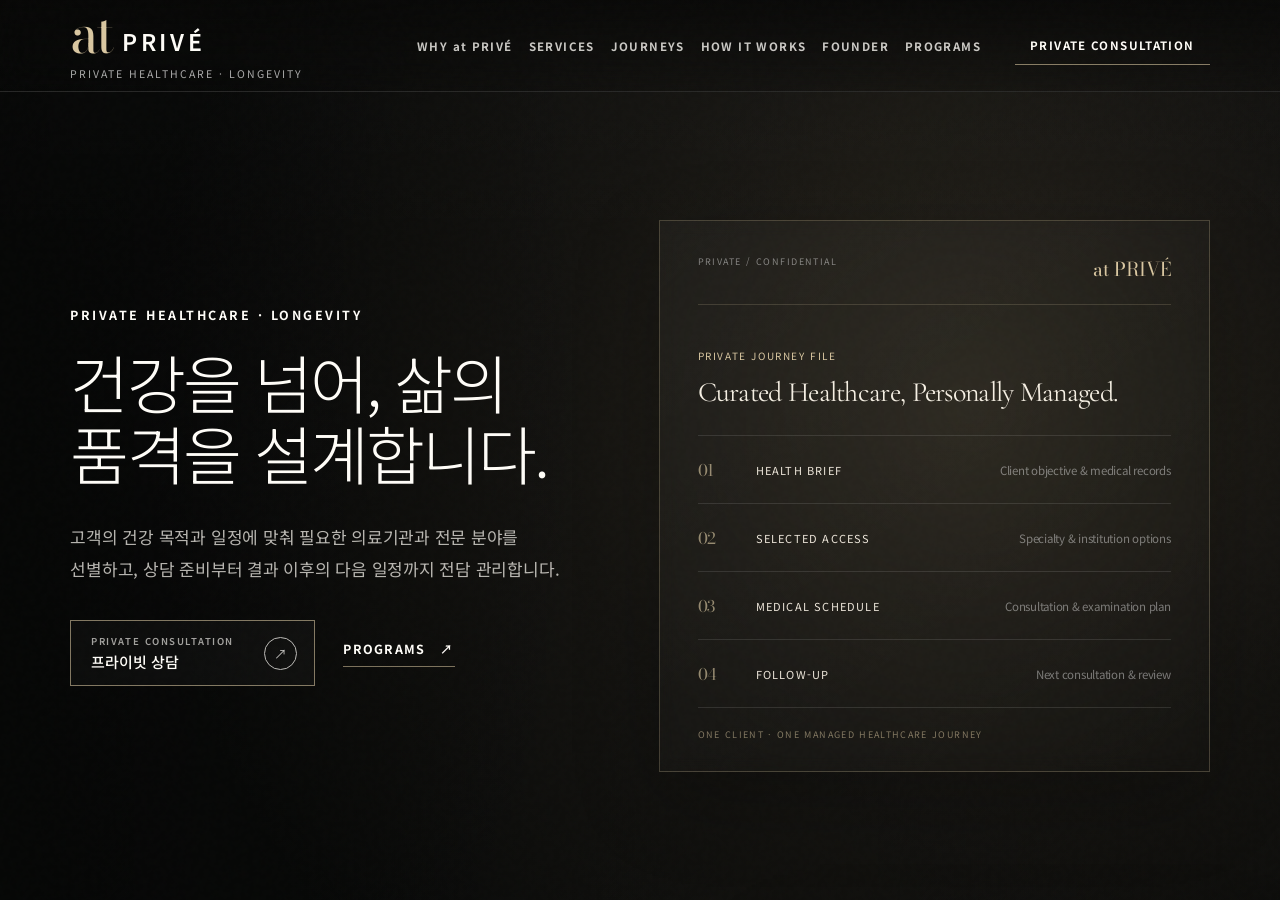
==== index.html @ c6c992fc "Refine hero map luxury staging and color system" ====
<!DOCTYPE html>

<html lang="ko">
<head>
<meta charset="utf-8"/>
<meta content="width=device-width,initial-scale=1,viewport-fit=cover" name="viewport"/>
<meta content="at PRIVÉ는 국내외 VIP 고객을 위한 프라이빗 헬스케어·롱제비티·글로벌 메디컬 컨시어지 브랜드입니다." name="description"/>
<meta content="#11100d" name="theme-color"/>
<title>at PRIVÉ | Private Healthcare &amp; Longevity</title>
<link href="assets/css/styles.css" rel="stylesheet"/>
</head>
<body class="home-page">
<div aria-hidden="true" class="noise"></div>
<header class="site-header" id="siteHeader">
<a aria-label="at PRIVÉ 홈" class="brand" href="#hero">
<span class="brand-wordmark"><span class="brand-at">at</span><span class="brand-prive">PRIVÉ</span></span>
<small>PRIVATE HEALTHCARE · LONGEVITY</small>
</a>
<nav aria-label="주요 메뉴" class="desktop-nav"><a href="#why">WHY at PRIVÉ</a><a href="#services">SERVICES</a><a href="#journeys">JOURNEYS</a><a href="#how">HOW IT WORKS</a><a href="#founder">FOUNDER</a><a href="programs.html">PROGRAMS</a></nav>
<a class="header-cta" href="#contact">PRIVATE CONSULTATION</a>
<button aria-expanded="false" aria-label="메뉴 열기" class="menu-toggle" id="menuToggle"><span></span><span></span></button>
</header>
<aside aria-hidden="true" class="mobile-menu" id="mobileMenu"><a href="#why">WHY at PRIVÉ</a><a href="#services">THREE PRIVATE SERVICES</a><a href="#journeys">SIGNATURE JOURNEYS</a><a href="#how">HOW IT WORKS</a><a href="#founder">FOUNDER</a><a href="programs.html">PROGRAMS</a><a href="private-services.html">GLOBAL PRIVATE SERVICES</a><a href="#contact">PRIVATE CONSULTATION</a></aside>
<main class="snap-shell editorial-home">
<section class="chapter hero editorial-hero" id="hero">
<div class="hero-inner editorial-hero-inner">
<div class="hero-copy reveal">
<p class="kicker">PRIVATE HEALTHCARE · LONGEVITY</p>
<h1>건강을 넘어, 삶의 품격을 설계합니다.</h1>
<p class="hero-lead">고객의 건강 목적과 일정에 맞춰 필요한 의료기관과 전문 분야를 선별하고, 상담 준비부터 결과 이후의 다음 일정까지 전담 관리합니다.</p>
<div class="hero-actions">
<a class="button luxury-cta light" href="#contact"><span>PRIVATE CONSULTATION</span><b>프라이빗 상담</b></a>
<a class="text-link" href="programs.html">PROGRAMS <span>↗</span></a>
</div>
</div>
<div aria-label="at PRIVÉ Private Journey File" class="hero-dossier reveal">
<div class="dossier-top"><span>PRIVATE / CONFIDENTIAL</span><b>at PRIVÉ</b></div>
<div class="dossier-title"><small>PRIVATE JOURNEY FILE</small><strong>Curated Healthcare, Personally Managed.</strong></div>
<div class="dossier-lines">
<div><span>01</span><p>HEALTH BRIEF</p><i>Client objective &amp; medical records</i></div>
<div><span>02</span><p>SELECTED ACCESS</p><i>Specialty &amp; institution options</i></div>
<div><span>03</span><p>MEDICAL SCHEDULE</p><i>Consultation &amp; examination plan</i></div>
<div><span>04</span><p>FOLLOW-UP</p><i>Next consultation &amp; review</i></div>
</div>
<div class="dossier-foot">ONE CLIENT · ONE MANAGED HEALTHCARE JOURNEY</div>
</div>
</div>
</section>
<section class="chapter why-prive ivory" id="why">
<div class="section-shell why-shell">
<div class="editorial-heading reveal">
<p class="kicker gold">WHY at PRIVÉ</p>
<h2>프리미엄의 기준은 더 많은 선택이 아니라, 더 정확한 관리에 있습니다.</h2>
<p>병원이나 패키지를 먼저 권하지 않습니다. 고객의 상황을 이해하고 필요한 의료 접근을 비교해, 다음 일정까지 실제로 관리하는 것이 at PRIVÉ의 방식입니다.</p>
</div>
<div class="why-grid">
<article class="why-card reveal"><span>01</span><small>UNDERSTAND</small><h3>고객의 상황을 먼저 봅니다.</h3><p>건강 목적, 기존 의료자료, 일정과 개인적인 요청사항을 정리해 무엇을 확인해야 하는지부터 분명하게 만듭니다.</p></article>
<article class="why-card reveal"><span>02</span><small>CURATE</small><h3>비교 가능한 선택지를 만듭니다.</h3><p>관련 전문 분야와 의료기관의 상담 범위를 검토해 고객이 판단할 수 있는 선택지와 차이를 정리합니다.</p></article>
<article class="why-card reveal"><span>03</span><small>MANAGE</small><h3>결과 이후의 다음 일정까지 이어갑니다.</h3><p>상담과 검사에서 끝내지 않고 결과상담, 재검, 전문의 진료와 필요한 후속 계획이 누락되지 않도록 관리합니다.</p></article>
</div>
<div class="client-output reveal">
<span>WHAT THE CLIENT RECEIVES</span>
<div><strong>Medical Brief</strong><strong>Selected Options</strong><strong>Integrated Schedule</strong><strong>Follow-up Plan</strong></div>
</div>
</div>
</section>
<section class="chapter private-services-overview ivory" id="services">
<div class="section-shell private-services-shell">
<div class="editorial-heading reveal">
<p class="kicker gold">THREE PRIVATE SERVICES</p>
<h2>필요한 서비스는 고객의 목적에 따라 달라집니다.</h2>
<p>장기적인 건강관리, 특정 의료 목적의 전문 접근, 해외에서 한국 의료를 이용하는 여정을 서로 다른 서비스로 구분합니다.</p>
</div>
<div class="private-service-grid">
<article class="private-service-card reveal">
<span>01</span><small>PRIVATE HEALTH OFFICE</small>
<h3>지속적으로 건강을 관리받고 싶다면.</h3>
<p>검진, 재검, 전문의 상담과 가족의 의료 일정을 연간 건강관리 캘린더와 기록으로 이어갑니다.</p>
<em>Executive 365 · Family Office Health</em>
<a href="program.html?id=executive-365">자세히 보기 ↗</a>
</article>
<article class="private-service-card reveal">
<span>02</span><small>MEDICAL ACCESS</small>
<h3>특정 검진이나 전문 진료가 필요하다면.</h3>
<p>고객의 목적과 기존 자료를 기준으로 필요한 전문 분야와 의료기관의 상담 접근을 선별합니다.</p>
<em>Checkup · Cancer · Regenerative · Fertility · Brain · Vision</em>
<a href="programs.html">전문 의료 접근 보기 ↗</a>
</article>
<article class="private-service-card reveal">
<span>03</span><small>GLOBAL MEDICAL JOURNEY</small>
<h3>해외에서 한국 의료를 이용한다면.</h3>
<p>입국 전 의료자료 준비부터 한국 체류 중 진료 일정, 필요한 국제 지원과 귀국 후 후속상담까지 연결합니다.</p>
<em>Before Korea · In Korea · After Korea</em>
<a href="program.html?id=global-medical-journey">글로벌 여정 보기 ↗</a>
</article>
</div>
</div>
</section>
<section class="chapter journeys dark editorial-journeys" id="journeys">
<div class="section-shell">
<div class="chapter-heading reveal">
<div><p class="kicker">SIGNATURE JOURNEYS</p><h2>at PRIVÉ를 대표하는 네 가지 프라이빗 프로그램.</h2></div>
<p>홈페이지에서는 핵심 프로그램만 보여드립니다. 재생의학, 암 세컨드 오피니언, 여성·난임, 뇌·인지 등 전문 분야는 Medical Access에서 개별적으로 확인할 수 있습니다.</p>
</div>
<div class="journey-grid editorial-signature-grid">
<a class="journey-card reveal" href="program.html?id=private-checkup"><b>01</b><small>PRIVATE CHECKUP</small><h3>프라이빗 정밀검진</h3><p>가장 비싼 검진이 아니라, 고객에게 맞는 검진.</p><span>자세히 보기 ↗</span></a>
<a class="journey-card reveal" href="program.html?id=longevity-90"><b>02</b><small>LONGEVITY 90</small><h3>90일 롱제비티</h3><p>정밀평가 결과를 90일의 실제 건강관리 일정으로 전환합니다.</p><span>자세히 보기 ↗</span></a>
<a class="journey-card reveal" href="program.html?id=executive-365"><b>03</b><small>EXECUTIVE 365</small><h3>프라이빗 헬스 오피스</h3><p>한 해의 건강을, 하나의 전담 기준으로 관리합니다.</p><span>자세히 보기 ↗</span></a>
<a class="journey-card reveal" href="program.html?id=global-medical-journey"><b>04</b><small>GLOBAL MEDICAL JOURNEY</small><h3>글로벌 메디컬 저니</h3><p>한국 의료를 이용하는 해외 고객의 전후 과정을 정교하게 조율합니다.</p><span>자세히 보기 ↗</span></a>
</div>
<div class="signature-actions reveal"><a href="programs.html">SPECIALIST MEDICAL ACCESS 보기 ↗</a></div>
</div>
</section>
<section class="chapter how-journey ivory" id="how">
<div class="section-shell how-shell">
<div class="editorial-heading reveal">
<p class="kicker gold">HOW THE JOURNEY WORKS</p>
<h2>필요한 의료를 찾는 일부터, 다음 계획을 이어가는 일까지.</h2>
<p>복잡한 의료 이용을 네 단계로 단순화합니다. 각 단계에서 고객이 직접 반복해야 하는 준비와 커뮤니케이션을 줄이는 것이 목적입니다.</p>
</div>
<div class="journey-process">
<article class="reveal"><span>01</span><small>DISCOVER</small><h3>목적과 의료자료를 정리합니다.</h3><p>현재 고민, 기존 검사·진료자료, 원하는 일정과 우선순위를 확인합니다.</p></article>
<article class="reveal"><span>02</span><small>CURATE</small><h3>전문 분야와 의료기관을 검토합니다.</h3><p>필요한 진료 분야와 상담 가능한 의료기관을 비교해 선택 기준을 만듭니다.</p></article>
<article class="reveal"><span>03</span><small>COORDINATE</small><h3>상담과 검사 일정을 구성합니다.</h3><p>의료기관 커뮤니케이션과 예약, 여러 일정의 순서를 고객의 시간에 맞춰 정리합니다.</p></article>
<article class="reveal"><span>04</span><small>CONTINUE</small><h3>결과 이후의 다음 단계를 관리합니다.</h3><p>결과상담, 추가검사, 재진과 재평가 등 이어져야 할 계획을 놓치지 않도록 정리합니다.</p></article>
</div>
<div class="journey-result reveal"><small>PRIVATE JOURNEY FILE</small><p>상담 목적 · 의료자료 요약 · 선택된 접근 · 전체 일정 · 후속관리 계획</p></div>
</div>
</section>
<section class="chapter founder ivory editorial-founder" id="founder">
<div class="section-shell founder-lux-shell">
<div class="founder-lux-top">
<aside class="founder-lux-portrait reveal">
<div class="founder-portrait-frame">
<div class="founder-portrait-placeholder">
<span class="portrait-kicker">FOUNDER &amp; CEO</span>
<div class="portrait-monogram">H</div>
<p>FOUNDER PORTRAIT</p>
</div>
<div class="portrait-caption">
<div>
<strong>한수연</strong>
<span>주식회사 애트 대표이사 · at PRIVÉ Founder</span>
</div>
<b>PRIVATE HEALTHCARE · LONGEVITY</b>
</div>
</div>
</aside>
<div class="founder-lux-story reveal">
<p class="kicker gold">FOUNDER EXPERIENCE</p>
<h2>의료서비스 현장 경험을 바탕으로, VIP 고객과 헬스케어 비즈니스의 접점을 설계합니다.</h2>
<p class="founder-lux-lead">2003년부터 병원 코디네이션, 홍보·마케팅, CS와 VIP 고객 접점에서 경험을 쌓아왔으며 병원·바이오 헬스케어, 글로벌 비즈니스와 전략적 파트너십으로 영역을 확장해 왔습니다.</p>
<div class="founder-signature-facts">
<article><span>01</span><small>SINCE</small><strong>2003</strong><p>의료서비스 현장 경험</p></article>
<article><span>02</span><small>FOCUS</small><strong>VIP · HEALTHCARE</strong><p>고객관계와 메디컬 컨시어지</p></article>
<article><span>03</span><small>FOUNDATION</small><strong>LEGAL · NEGOTIATION</strong><p>법무·협상·리스크 관리 기반</p></article>
</div>
<div class="founder-core-lux">
<div class="founder-lux-label"><span>CORE COMPETENCIES</span><b>핵심 역량</b></div>
<div class="founder-core-lux-grid">
<article><span>01</span><strong>Global Premium Healthcare &amp; Longevity Platform</strong></article>
<article><span>02</span><strong>VIP Client Relationship Management</strong></article>
<article><span>03</span><strong>Hospital &amp; Bio Healthcare Marketing</strong></article>
<article><span>04</span><strong>Global Business Development</strong></article>
<article><span>05</span><strong>Medical Concierge Service</strong></article>
<article><span>06</span><strong>Strategic Partnership Development</strong></article>
</div>
</div>
</div>
</div>
<div class="founder-lux-bottom reveal">
<section class="founder-detail-card business">
<div class="founder-lux-label"><span>BUSINESS AREAS</span><b>Business Areas</b></div>
<ul>
<li>프리미엄 헬스케어 및 롱제비티 플랫폼 운영</li>
<li>병원 및 바이오 헬스케어 기업 연계</li>
<li>VIP 고객 맞춤형 Medical Concierge Service</li>
<li>Hospital &amp; Bio Healthcare Marketing</li>
<li>Global Business Development</li>
</ul>
</section>
<section class="founder-detail-card education">
<div class="founder-lux-label"><span>EDUCATION</span><b>Education</b></div>
<ul>
<li>한양대학교 공공정책대학원 법무학과(기업법무전공) 석사 졸업</li>
<li>경희대학교 교육대학원 예술문화진로교육전공 교육사 졸업</li>
</ul>
</section>
<section class="founder-detail-card credentials">
<div class="founder-lux-label"><span>SELECTED CERTIFICATIONS</span><b>Selected Certifications</b></div>
<div class="founder-cert-lux-cols">
<ul>
<li>병원 코디네이터 교육 강사</li>
<li>병원 홍보마케팅 교육 수료</li>
<li>CS강사 자격증</li>
<li>CS강사지도사 자격증</li>
<li>심리상담사 1급</li>
</ul>
<ul>
<li>미술심리상담사 1급</li>
<li>독서지도사 1급</li>
<li>협상전문가 1급</li>
<li>갈등관리상담사 1급</li>
</ul>
</div>
</section>
</div>
</div>
</section>
<section class="chapter contact ivory" id="contact">
<div class="section-shell contact-layout">
<div class="contact-copy reveal">
<p class="kicker gold">PRIVATE CONSULTATION</p>
<h2>프리미엄 케어는, 고객을 이해하는 상담에서 시작합니다.</h2>
<p>초기 문의에서는 민감한 의료정보를 입력하지 마세요. 담당자가 확인 후 필요한 자료와 상담 절차를 개별 안내합니다.</p>
<div class="contact-meta"><div><span>EMAIL</span><a href="mailto:atinc@atinc.co.kr">atinc@atinc.co.kr</a></div><div><span>VIP CONTACT</span><a href="tel:+821058570129">010-5857-0129</a></div></div>
</div>
<form class="private-form reveal" id="privateForm">
<div class="form-top"><div><span>PRIVATE INQUIRY</span><strong>Concierge Request</strong></div><small>01 / 04</small></div>
<label><span>이름 / 기관명</span><input autocomplete="name" name="name" required=""/></label>
<div class="form-row"><label><span>국가</span><input autocomplete="country-name" name="country"/></label><label><span>연락처</span><input name="contact" required=""/></label></div>
<label><span>관심 분야</span><select name="interest"><option>프라이빗 정밀검진</option><option>롱제비티</option><option>재생의학 상담</option><option>면역세포·줄기세포 기반 헬스케어</option><option>여성 / 난임</option><option>글로벌 메디컬 저니</option><option>비즈니스 파트너십</option><option>기타</option></select></label>
<label><span>문의 내용</span><textarea name="message" placeholder="방문 목적, 희망 시기 등 비민감 정보만 적어주세요." rows="3"></textarea></label>
<button class="button form-button luxury-cta ink" type="submit"><span>PREPARE PRIVATE INQUIRY</span><b>상담 요청 준비하기</b></button>
<p class="form-note">현재 온라인 서버 저장 기능은 연결하지 않았으며 작성 내용은 이메일 앱으로 전달됩니다.</p>
</form>
</div>
<footer class="footer"><div><strong>at PRIVÉ</strong><small>Private Healthcare &amp; Longevity</small></div><p>주식회사 애트 · Brand: at PRIVÉ</p><nav><a href="private-services.html">GLOBAL PRIVATE SERVICES</a><a href="partners.html">FOR PARTNERS</a><a href="privacy.html">PRIVACY</a><a href="medical-notice.html">MEDICAL NOTICE</a></nav></footer>
</section>
</main>
<button aria-label="Private Concierge 열기" class="concierge-fab" id="conciergeFab"><span class="fab-monogram">at</span><strong class="fab-label">PRIVATE CONCIERGE</strong><i></i></button>
<aside aria-hidden="true" class="concierge-panel" id="conciergePanel"><button aria-label="닫기" class="panel-close" id="panelClose">×</button><p class="kicker gold">PRIVATE CONCIERGE</p><h3>프라이빗 상담이 필요하신가요?</h3><p>고객의 건강 목적과 일정에 맞춰 필요한 의료 접근과 컨시어지 범위를 정교하게 안내해드립니다.</p><a class="button dark-button" href="#contact"><span>PRIVATE CONSULTATION</span><b>프라이빗 상담</b></a></aside>
<script src="assets/js/main.js"></script>
</body>
</html>
---- assets/css/styles.css ----
@import url("https://fonts.googleapis.com/css2?family=Bodoni+Moda:opsz,wght@6..96,400;6..96,500&family=Cormorant+Garamond:ital,wght@0,400;0,500;1,400&family=Noto+Sans+KR:wght@300;400;500;600;700&display=swap");
:root{
  --ink:#11100d;--ink2:#1a1813;--ink3:#2a261d;--paper:#f4efe5;--paper2:#ebe3d5;
  --gold:#b7965c;--gold2:#d9c7a1;--gold3:#8d6d38;--white:#fffdf8;--muted:#786f61;
  --line:rgba(24,21,16,.17);--line-light:rgba(255,255,255,.17);
  --sans:'Noto Sans KR','Pretendard','Apple SD Gothic Neo','Malgun Gothic',Arial,sans-serif;
  --serif:'Bodoni Moda','Bodoni 72','Didot','Times New Roman',serif;--display-serif:'Cormorant Garamond','Garamond','Times New Roman',serif;--header:92px;
}
*{box-sizing:border-box}html{scroll-behavior:smooth;background:var(--ink)}body{margin:0;font-family:var(--sans);font-size:16px;color:var(--ink);background:var(--paper);-webkit-font-smoothing:antialiased}a{color:inherit;text-decoration:none}button,input,select,textarea{font:inherit}.noise{position:fixed;inset:0;pointer-events:none;z-index:999;opacity:.025;background-image:url("data:image/svg+xml,%3Csvg viewBox='0 0 180 180' xmlns='http://www.w3.org/2000/svg'%3E%3Cfilter id='n'%3E%3CfeTurbulence type='fractalNoise' baseFrequency='.8' numOctaves='3' stitchTiles='stitch'/%3E%3C/filter%3E%3Crect width='100%25' height='100%25' filter='url(%23n)' opacity='.65'/%3E%3C/svg%3E")}.reveal{opacity:0;transform:translateY(20px);transition:opacity .75s ease,transform .75s ease}.reveal.visible{opacity:1;transform:none}
.site-header{position:fixed;z-index:100;top:0;left:0;right:0;height:var(--header);display:flex;align-items:center;padding:0 5.5vw;color:var(--white);border-bottom:1px solid rgba(255,255,255,.13);background:linear-gradient(180deg,rgba(8,8,7,.84),rgba(8,8,7,.18));backdrop-filter:blur(16px);transition:.3s}.site-header.scrolled{background:rgba(13,12,10,.94)}
.brand{display:flex;position:relative;flex-direction:column;justify-content:center;min-width:310px;height:72px}.brand-wordmark{display:flex;align-items:flex-end;gap:11px;line-height:.82}.brand-at{font-family:var(--serif);font-size:53px;font-weight:400;letter-spacing:-.07em;color:var(--gold2)}.brand-prive{padding-bottom:5px;font-size:24px;font-weight:700;letter-spacing:.12em}.brand small{margin-top:11px;font-size:10px;letter-spacing:.22em;color:rgba(255,255,255,.66)}
.desktop-nav{display:flex;margin-left:auto;gap:20px}.desktop-nav a,.header-cta{font-size:11px;letter-spacing:.14em;font-weight:700}.desktop-nav a{opacity:.78;transition:.2s}.desktop-nav a:hover{opacity:1;color:var(--gold2)}.header-cta{margin-left:34px;padding:15px 19px;border:1px solid rgba(255,255,255,.56);transition:.25s}.header-cta:hover{background:var(--white);color:var(--ink)}.menu-toggle{display:none;margin-left:auto;background:none;border:0;width:42px;height:42px;color:inherit}.menu-toggle span{display:block;width:25px;height:1px;background:currentColor;margin:7px auto}.mobile-menu{display:none}
.snap-shell{height:100svh;overflow-y:auto;scroll-snap-type:y mandatory;scroll-behavior:smooth}.chapter{position:relative;min-height:100svh;scroll-snap-align:start;scroll-snap-stop:always;overflow:hidden}.dark{background:var(--ink);color:var(--white)}.ivory{background:var(--paper);color:var(--ink)}.section-shell{width:min(1520px,89vw);height:100%;min-height:100svh;margin:auto;padding:calc(var(--header) + 38px) 0 46px;display:flex;flex-direction:column;justify-content:center}.kicker{margin:0 0 22px;font-size:12px;line-height:1.4;letter-spacing:.22em;font-weight:700}.gold{color:var(--gold3)}
.button{display:inline-flex;min-height:56px;align-items:center;justify-content:center;gap:13px;padding:0 25px;font-size:11px;font-weight:700;letter-spacing:.11em;border:1px solid transparent;transition:.25s;cursor:pointer}.button b{font-size:13px;letter-spacing:0}.primary-light{background:var(--white);color:var(--ink)}.primary-light:hover{background:var(--gold2)}.outline{border-color:rgba(255,255,255,.42);color:var(--white);align-self:flex-start}.outline:hover{background:rgba(255,255,255,.07)}.dark-button{background:var(--ink);color:var(--white)}.dark-button:hover{background:#2a271f}.text-link{display:inline-flex;gap:15px;align-items:center;font-size:12px;font-weight:700;letter-spacing:.12em;padding-bottom:8px;border-bottom:1px solid currentColor}
.hero{background:radial-gradient(circle at 72% 47%,#403620 0,#1b1811 35%,#0b0b09 72%);color:var(--white)}.hero:before{content:'';position:absolute;inset:0;background:linear-gradient(90deg,rgba(0,0,0,.26),transparent 52%);pointer-events:none}.hero-inner{position:relative;z-index:3;width:min(1540px,89vw);height:100svh;margin:auto;padding-top:var(--header);display:grid;grid-template-columns:.92fr 1.08fr;align-items:center;gap:5vw}.hero-copy h1{margin:0 0 32px;max-width:720px;font-size:clamp(56px,4.8vw,76px);font-weight:300;line-height:1.13;letter-spacing:-.055em;text-wrap:balance}.hero-copy h1 em{font-style:normal;color:var(--gold2)}.hero-lead{max-width:720px;margin:0;color:rgba(255,255,255,.72);font-size:17px;line-height:1.95;word-break:keep-all}.hero-actions{display:flex;gap:28px;align-items:center;margin-top:36px}.hero-promise{display:flex;gap:24px;margin-top:36px;font-size:10px;letter-spacing:.14em;color:rgba(255,255,255,.5)}.hero-promise span+span:before{content:'·';margin-right:24px;color:var(--gold)}
.hero-stage{position:relative;aspect-ratio:1;max-width:700px;width:100%;justify-self:end}.stage-orbit{position:absolute;border:1px solid rgba(217,199,161,.20);border-radius:50%;animation:spin 38s linear infinite}.o1{inset:1%}.o2{inset:17%;border-color:rgba(217,199,161,.29);animation:spinReverse 27s linear infinite}.o3{inset:33%;border-color:rgba(217,199,161,.38);animation:spin 21s linear infinite}.stage-orbit:after{content:'';position:absolute;top:8%;left:69%;width:9px;height:9px;border-radius:50%;background:var(--gold2);box-shadow:0 0 20px rgba(217,199,161,.8)}.stage-core{position:absolute;inset:37%;display:flex;flex-direction:column;align-items:center;justify-content:center;border-radius:50%;background:radial-gradient(circle,rgba(217,199,161,.21),rgba(255,255,255,.025));box-shadow:0 0 95px rgba(185,150,92,.18);animation:corePulse 5.5s ease-in-out infinite}.core-at{font-family:var(--serif);font-size:58px;line-height:.85;color:var(--gold2);letter-spacing:-.06em}.stage-core strong{font-size:17px;letter-spacing:.16em}.stage-core small{margin-top:12px;font-size:9px;letter-spacing:.16em;color:rgba(255,255,255,.5)}.stage-card{position:absolute;width:245px;min-height:145px;padding:24px 24px 22px;border:1px solid rgba(255,255,255,.20);background:rgba(17,15,11,.42);backdrop-filter:blur(14px);box-shadow:0 18px 50px rgba(0,0,0,.15);animation:floatCard 6s ease-in-out infinite}.stage-card b{color:var(--gold2);font-size:13px}.stage-card strong{display:block;margin:24px 0 9px;font-size:17px;font-weight:500}.stage-card span{font-size:11px;color:rgba(255,255,255,.56)}.c1{top:8%;left:-5%}.c2{right:-5%;top:42%;animation-delay:-2s}.c3{bottom:3%;left:12%;animation-delay:-4s}.scroll-cue{position:absolute;z-index:4;bottom:20px;left:50%;transform:translateX(-50%);font-size:9px;letter-spacing:.2em;color:rgba(255,255,255,.45)}.scroll-cue i{display:block;width:1px;height:24px;margin:8px auto 0;background:linear-gradient(var(--gold2),transparent);animation:pulse 1.7s infinite}
.split-layout{display:grid;grid-template-columns:.75fr 1.25fr;gap:6.5vw;align-items:center}.section-title h2,.chapter-heading h2,.access-intro h2,.network-content h2,.service-copy h2,.contact-copy h2{margin:0 0 27px;font-size:clamp(43px,3.8vw,58px);font-weight:300;line-height:1.2;letter-spacing:-.05em;word-break:keep-all;text-wrap:balance}.section-title>p:not(.kicker),.access-intro>p,.service-copy>p,.contact-copy>p{max-width:590px;color:#696154;font-size:16px;line-height:1.9;word-break:keep-all}.philosophy-grid{display:grid;grid-template-columns:1fr 1fr;border-top:1px solid var(--line);border-left:1px solid var(--line)}.lux-card{min-height:300px;padding:33px;border-right:1px solid var(--line);border-bottom:1px solid var(--line);background:rgba(255,255,255,.28)}.lux-card span{font-size:12px;color:var(--gold3);letter-spacing:.13em}.lux-card h3{margin:52px 0 7px;font-size:21px;font-weight:500}.lux-card small{font-size:10px;letter-spacing:.14em;color:#9a8e7b}.lux-card p{margin-top:18px;color:#6f675a;font-size:14px;line-height:1.8;word-break:keep-all}
.chapter-heading{display:grid;grid-template-columns:1fr .72fr;gap:9vw;align-items:end;margin-bottom:38px}.chapter-heading>p{color:rgba(255,255,255,.64);font-size:15px;line-height:1.9;word-break:keep-all}.journey-grid{display:grid;grid-template-columns:repeat(4,1fr);border-top:1px solid var(--line-light);border-left:1px solid var(--line-light);margin-bottom:27px}.journey-card{position:relative;min-height:355px;padding:30px;border-right:1px solid var(--line-light);border-bottom:1px solid var(--line-light);transition:.28s}.journey-card:hover{background:rgba(255,255,255,.055);transform:translateY(-4px)}.journey-card b{font-size:15px;color:var(--gold2)}.journey-card>small{display:block;margin-top:52px;font-size:10px;letter-spacing:.14em;color:rgba(255,255,255,.55)}.journey-card h3{margin:12px 0 18px;font-size:23px;font-weight:500;line-height:1.32;word-break:keep-all}.journey-card p{font-size:14px;line-height:1.8;color:rgba(255,255,255,.62);word-break:keep-all}.journey-card span{position:absolute;bottom:27px;left:30px;font-size:12px;color:var(--gold2)}
.access-layout{display:grid;grid-template-columns:.73fr 1.27fr;gap:7vw;align-items:center}.access-list{border-top:1px solid var(--line)}.access-list a{position:relative;display:grid;grid-template-columns:64px 1.15fr 1fr 28px;gap:20px;align-items:center;min-height:104px;border-bottom:1px solid var(--line);transition:.22s;padding:0 8px}.access-list a:hover{padding-left:16px;background:rgba(255,255,255,.6)}.access-list span{font-size:12px;color:var(--gold3)}.access-list strong{display:block;font-size:18px;font-weight:500;word-break:keep-all}.access-list small{display:block;margin-top:5px;font-size:10px;letter-spacing:.10em;color:#918678}.access-list p{font-size:13px;color:#756c5f;word-break:keep-all}.access-list i{font-style:normal;font-size:18px;color:var(--gold3);opacity:.7}
.network{background:#0e0d0a;color:var(--white)}.network-map{position:absolute;inset:8% -3% 3% 25%;opacity:.93}.network-map>img{position:absolute;inset:0;width:100%;height:100%;object-fit:contain;opacity:.48;filter:sepia(.5) saturate(.7) brightness(.86)}.network-lines{position:absolute;inset:0;width:100%;height:100%;overflow:visible}.route{fill:none;stroke:rgba(217,199,161,.68);stroke-width:1.2;stroke-dasharray:8 7;stroke-dashoffset:180;animation:drawRoute 5.8s ease-in-out infinite}.r2{animation-delay:1.2s}.r3{animation-delay:2.4s}.r4{animation-delay:3.6s}.map-dot{fill:#0e0d0a;stroke:var(--gold2);stroke-width:2.5;transform-box:fill-box;transform-origin:center;animation:mapPulse 2.6s ease-in-out infinite}.korea{fill:var(--gold2);stroke:var(--white);stroke-width:3}.map-label{position:absolute;padding:5px 8px;background:rgba(13,12,9,.65);color:var(--gold2);font-size:12px;font-weight:700;letter-spacing:.08em;white-space:nowrap}.l-korea{left:84%;top:24%}.l-japan{left:88%;top:30%}.l-asia{left:75%;top:54%}.l-na{left:12%;top:29%}.l-eu{left:48%;top:16%}.l-me{left:62%;top:39%}.network-shade{position:absolute;inset:0;background:linear-gradient(90deg,rgba(12,11,9,.98) 0,rgba(12,11,9,.89) 34%,rgba(12,11,9,.36) 56%,rgba(12,11,9,.12) 100%)}.network-content{position:relative;z-index:3;width:min(1520px,89vw);height:100svh;margin:auto;display:flex;flex-direction:column;justify-content:center;align-items:flex-start}.network-content h2{max-width:680px;font-size:clamp(44px,4vw,62px)}.network-content>p:not(.kicker){max-width:610px;color:rgba(255,255,255,.68);font-size:16px;line-height:1.9;word-break:keep-all}.network-caption{position:absolute;z-index:3;bottom:30px;right:5.5vw;font-size:10px;letter-spacing:.17em;color:rgba(255,255,255,.43)}
.service-layout{display:grid;grid-template-columns:.82fr 1.18fr;gap:6.5vw;align-items:center}.journey-file{border:1px solid var(--line);background:#fbf8f1;box-shadow:0 30px 90px rgba(66,55,37,.12)}.file-head{display:flex;justify-content:space-between;align-items:flex-start;padding:24px 27px;border-bottom:1px solid var(--line)}.file-head>div{display:flex;flex-direction:column;gap:7px}.file-head span{font-size:10px;letter-spacing:.14em;color:#766c5d}.file-head strong{font-size:15px}.file-head b{font-family:var(--serif);font-size:27px;color:var(--gold3);font-weight:400}.journey-file ol{list-style:none;margin:0;padding:0}.journey-file li{display:grid;grid-template-columns:55px 1fr;gap:18px;padding:18px 27px;border-bottom:1px solid var(--line)}.journey-file li:last-child{border:0}.journey-file li>span{color:var(--gold3);font-size:13px}.journey-file strong{display:block;font-size:16px;font-weight:500}.journey-file small{display:block;margin-top:4px;font-size:9px;letter-spacing:.12em;color:#9a8c78}.journey-file p{margin:8px 0 0;color:#6e6558;font-size:13px;line-height:1.65;word-break:keep-all}
.founder{background:linear-gradient(135deg,#f5f0e7,#eee6d8)}.founder-layout{display:grid;grid-template-columns:.72fr 1.28fr;gap:6.5vw;align-items:center}.founder-photo-placeholder{height:min(56svh,570px);border:1px solid rgba(141,109,56,.26);background:linear-gradient(145deg,rgba(255,255,255,.55),rgba(210,193,162,.18));display:grid;place-items:center;color:#aa9a80}.founder-photo-placeholder span{font-size:11px;letter-spacing:.28em}.founder-name{margin-top:18px}.founder-name h2{margin:0;font-size:40px;font-weight:500}.founder-name p{margin:5px 0 0;color:#776d5f;font-size:14px}.profile-intro h3{margin:0 0 17px;font-size:38px;font-weight:300;line-height:1.25;letter-spacing:-.04em;word-break:keep-all}.profile-intro>p:not(.kicker){margin:0;color:#665e53;font-size:15px;line-height:1.83;word-break:keep-all}.profile-groups{margin-top:24px;border-top:1px solid var(--line)}.profile-groups section{padding-top:17px}.profile-label{margin:0 0 11px;font-size:10px;letter-spacing:.15em;color:var(--gold3);font-weight:700}.competency-list{display:grid;grid-template-columns:1fr 1fr;border-top:1px solid var(--line);border-left:1px solid var(--line)}.competency-list>div{min-height:72px;padding:13px 15px;border-right:1px solid var(--line);border-bottom:1px solid var(--line)}.competency-list strong,.credentials-grid strong{display:block;font-size:14px;font-weight:500;word-break:keep-all}.competency-list small,.credentials-grid small{display:block;margin-top:4px;font-size:8px;letter-spacing:.08em;color:#8e8270}.credentials-grid{display:grid;grid-template-columns:repeat(3,1fr);border-top:1px solid var(--line);border-left:1px solid var(--line)}.credentials-grid>div{padding:12px 15px;border-right:1px solid var(--line);border-bottom:1px solid var(--line);min-height:64px}
.contact-layout{display:grid;grid-template-columns:.82fr 1.18fr;gap:7vw;align-items:center}.contact-meta{margin-top:34px;border-top:1px solid var(--line)}.contact-meta>div{display:grid;grid-template-columns:150px 1fr;align-items:center;padding:19px 0;border-bottom:1px solid var(--line)}.contact-meta span{font-size:11px;letter-spacing:.13em;color:var(--gold3)}.contact-meta a{font-size:15px}.private-form{padding:32px;border:1px solid var(--line);background:#fbf8f1;box-shadow:0 22px 65px rgba(73,57,33,.08)}.form-top{display:flex;justify-content:space-between;margin-bottom:22px;padding-bottom:18px;border-bottom:1px solid var(--line)}.form-top>div{display:flex;flex-direction:column;gap:5px}.form-top span{font-size:10px;letter-spacing:.14em;color:#756c5d}.form-top strong{font-size:16px}.form-top small{font-size:10px;color:#8d8374}.private-form label{display:block;margin-bottom:16px}.private-form label>span{font-size:12px;color:#6a6257}.private-form input,.private-form select,.private-form textarea{display:block;width:100%;margin-top:8px;padding:12px 0;background:transparent;border:0;border-bottom:1px solid #bdb3a2;border-radius:0;outline:none;color:var(--ink);font-size:15px}.private-form textarea{resize:vertical}.form-row{display:grid;grid-template-columns:1fr 1fr;gap:28px}.form-button{width:100%;margin-top:5px;background:var(--ink);color:var(--white)}.form-button:hover{background:var(--gold3)}.form-note{font-size:11px;line-height:1.6;color:#8a8071}.footer{position:absolute;bottom:0;left:0;right:0;display:grid;grid-template-columns:1fr 1fr 1fr;align-items:center;padding:18px 5.5vw;border-top:1px solid var(--line);font-size:9px}.footer>div{display:flex;gap:16px;align-items:baseline}.footer strong{font-family:var(--serif);font-size:23px;font-weight:400}.footer small{font-size:9px;letter-spacing:.08em;color:#807769}.footer p{text-align:center;color:#7e766b}.footer nav{justify-self:end;display:flex;gap:20px;letter-spacing:.12em}
.concierge-fab{position:fixed;z-index:90;right:28px;bottom:28px;width:104px;height:104px;border:1px solid rgba(217,199,161,.62);border-radius:50%;background:rgba(17,16,13,.95);color:var(--white);box-shadow:0 10px 35px rgba(0,0,0,.22);backdrop-filter:blur(12px);cursor:pointer}.concierge-fab span,.concierge-fab strong{display:block;font-size:8px;letter-spacing:.13em}.concierge-fab strong{font-size:10px;margin-top:5px}.concierge-fab i{position:absolute;top:13px;right:16px;width:8px;height:8px;border-radius:50%;background:var(--gold2);box-shadow:0 0 14px var(--gold2)}.concierge-panel{position:fixed;z-index:150;right:28px;bottom:28px;width:min(420px,calc(100vw - 56px));padding:37px;background:var(--paper);box-shadow:0 30px 90px rgba(0,0,0,.38);transform:translateY(120%);transition:.35s}.concierge-panel.open{transform:none}.concierge-panel h3{font-size:28px;font-weight:400}.concierge-panel p:not(.kicker){font-size:14px;line-height:1.8;color:#776e61}.panel-close{position:absolute;right:18px;top:12px;background:none;border:0;font-size:25px;font-weight:200;cursor:pointer}
@keyframes spin{to{transform:rotate(360deg)}}@keyframes spinReverse{to{transform:rotate(-360deg)}}@keyframes pulse{0%,100%{opacity:.25}50%{opacity:1}}@keyframes corePulse{0%,100%{transform:scale(1);box-shadow:0 0 70px rgba(185,150,92,.14)}50%{transform:scale(1.035);box-shadow:0 0 110px rgba(185,150,92,.23)}}@keyframes floatCard{0%,100%{transform:translateY(0)}50%{transform:translateY(-8px)}}@keyframes drawRoute{0%{stroke-dashoffset:180;opacity:.15}35%,70%{stroke-dashoffset:0;opacity:.72}100%{stroke-dashoffset:-180;opacity:.12}}@keyframes mapPulse{0%,100%{transform:scale(.85);opacity:.75}50%{transform:scale(1.25);opacity:1}}
@media(max-width:1280px){.desktop-nav{gap:16px}.desktop-nav a,.header-cta{font-size:9px}.brand{min-width:270px}.brand-at{font-size:48px}.brand-prive{font-size:21px}.hero-inner{gap:3vw}.stage-card{width:215px}.journey-card{min-height:320px}.section-shell{padding-top:calc(var(--header) + 25px)}.founder-photo-placeholder{height:50svh}}
@media(max-width:1080px){.desktop-nav,.header-cta{display:none}.menu-toggle{display:block}.mobile-menu{display:flex;position:fixed;z-index:95;inset:var(--header) 0 0;background:var(--paper);color:var(--ink);padding:40px 6vw;flex-direction:column;gap:22px;transform:translateY(-120%);transition:.35s}.mobile-menu.open{transform:none}.mobile-menu a{font-size:15px;letter-spacing:.08em;border-bottom:1px solid var(--line);padding-bottom:15px}.journey-grid{grid-template-columns:1fr 1fr}.journey-card{min-height:255px}.journey-card>small{margin-top:28px}.split-layout,.access-layout,.service-layout,.founder-layout,.contact-layout{gap:4vw}.founder-layout{grid-template-columns:.62fr 1.38fr}.credentials-grid{grid-template-columns:1fr 1fr}.footer{position:static;margin-top:20px}.contact .section-shell{justify-content:flex-start}.network-map{inset:10% -15% 5% 18%}}
@media(max-width:760px){:root{--header:72px}.snap-shell{scroll-snap-type:y proximity}.chapter{min-height:100svh;overflow:visible}.site-header{padding:0 20px}.brand{min-width:auto}.brand-at{font-size:40px}.brand-prive{font-size:18px}.brand small{display:none}.hero-inner{height:auto;min-height:100svh;grid-template-columns:1fr;padding:calc(var(--header) + 45px) 0 55px}.hero-copy h1{font-size:48px}.hero-lead{font-size:15px}.hero-actions{align-items:flex-start;flex-direction:column}.hero-promise{gap:7px;flex-wrap:wrap}.hero-promise span+span:before{margin-right:7px}.hero-stage{margin-top:35px;max-width:540px}.stage-card{width:170px;min-height:110px;padding:16px}.stage-card strong{margin-top:15px;font-size:13px}.stage-card span{font-size:9px}.c1{left:0}.c2{right:0}.section-shell{min-height:100svh;width:88vw;padding:calc(var(--header) + 40px) 0 48px}.split-layout,.access-layout,.service-layout,.founder-layout,.contact-layout{display:block}.section-title h2,.chapter-heading h2,.access-intro h2,.network-content h2,.service-copy h2,.contact-copy h2{font-size:40px}.philosophy-grid{margin-top:30px;grid-template-columns:1fr}.lux-card{min-height:auto;padding:24px}.lux-card h3{margin-top:24px}.chapter-heading{display:block}.chapter-heading>p{margin-bottom:24px}.journey-grid{grid-template-columns:1fr}.journey-card{min-height:230px}.access-list{margin-top:30px}.access-list a{grid-template-columns:42px 1fr 26px;min-height:110px}.access-list p{grid-column:2}.access-list i{grid-column:3;grid-row:1/3}.network{min-height:100svh}.network-map{inset:25% -32% 5% -20%;opacity:.7}.network-shade{background:linear-gradient(180deg,rgba(12,11,9,.98) 0,rgba(12,11,9,.75) 48%,rgba(12,11,9,.2) 100%)}.network-content{width:88vw;height:100svh;justify-content:flex-start;padding-top:calc(var(--header) + 60px)}.network-content>p:not(.kicker){font-size:14px}.network-caption{font-size:8px}.journey-file{margin-top:30px}.journey-file p{display:none}.founder-photo-placeholder{height:42svh;margin-bottom:18px}.founder-profile{margin-top:25px}.profile-intro h3{font-size:34px}.competency-list,.credentials-grid{grid-template-columns:1fr}.private-form{margin-top:30px;padding:23px}.form-row{grid-template-columns:1fr;gap:0}.footer{display:block;text-align:left;padding:20px 6vw}.footer p{text-align:left}.footer nav{margin-top:10px}.concierge-fab{width:78px;height:78px;right:14px;bottom:14px}.concierge-fab span{display:none}.contact{padding-bottom:0}}
@media(max-width:480px){.hero-copy h1{font-size:43px}.stage-core .core-at{font-size:45px}.stage-card{width:145px}.access-list strong{font-size:16px}.contact-meta>div{grid-template-columns:105px 1fr}}
@media(prefers-reduced-motion:reduce){*{animation:none!important;transition:none!important;scroll-behavior:auto!important}.reveal{opacity:1;transform:none}}


/* ================================================================
   V3 — PRIVATE LUXURY SYSTEM
   More readable typography, quieter luxury CTAs, fixed globe with
   sequential light connections.
   ================================================================ */
body{font-family:var(--sans);font-weight:400;letter-spacing:-.015em}
.brand-at{font-family:var(--serif);font-size:56px;font-weight:400;letter-spacing:-.065em}
.brand-prive{font-size:23px;letter-spacing:.16em;font-weight:600}
.brand small{font-size:10.5px;letter-spacing:.19em}
.desktop-nav a,.header-cta{font-size:11.5px;letter-spacing:.12em}
.kicker{font-size:12.5px;letter-spacing:.20em}

/* Headings: larger/readable, but controlled */
.hero-copy h1{font-size:clamp(58px,4.5vw,72px);line-height:1.15;font-weight:300;letter-spacing:-.045em}
.hero-lead{font-size:18px;line-height:1.9;color:rgba(255,255,255,.76)}
.section-title h2,.chapter-heading h2,.access-intro h2,.network-content h2,.service-copy h2,.contact-copy h2{font-size:clamp(45px,3.55vw,58px);line-height:1.24;font-weight:300;letter-spacing:-.042em}
.section-title>p:not(.kicker),.access-intro>p,.service-copy>p,.contact-copy>p{font-size:16.5px;line-height:1.92}
.chapter-heading>p{font-size:16px;line-height:1.9}
.journey-card h3{font-size:24px}.journey-card p{font-size:14.5px}.journey-card span{font-size:13px}
.access-list strong{font-size:19px}.access-list p{font-size:14px}.access-list small{font-size:10.5px}
.profile-intro h3{font-size:40px}.profile-intro>p:not(.kicker){font-size:16px}.competency-list strong,.credentials-grid strong{font-size:15px}.competency-list small,.credentials-grid small{font-size:10px}
.private-form label>span{font-size:12.5px}.private-form input,.private-form select,.private-form textarea{font-size:16px}

/* Luxury CTAs — hairline, restrained, no blunt blocks */
.button{position:relative;display:inline-flex;flex-direction:column;align-items:flex-start;justify-content:center;gap:3px;min-height:66px;min-width:245px;padding:13px 64px 13px 20px;border:1px solid rgba(185,150,92,.46);background:transparent;color:inherit;overflow:hidden;transition:border-color .25s,background .25s,color .25s,transform .25s;box-shadow:none}
.button:before{content:'';position:absolute;inset:0;background:linear-gradient(110deg,transparent 0,rgba(217,199,161,.08) 50%,transparent 100%);transform:translateX(-120%);transition:transform .55s ease}
.button:after{content:'↗';position:absolute;right:17px;top:50%;width:31px;height:31px;margin-top:-15.5px;border:1px solid currentColor;border-radius:50%;display:grid;place-items:center;font-size:13px;font-weight:400;opacity:.72;transition:transform .25s,background .25s}
.button:hover:before{transform:translateX(120%)}.button:hover:after{transform:translate(2px,-2px)}.button:hover{transform:translateY(-1px);border-color:rgba(217,199,161,.9)}
.button span{font-size:9.5px;letter-spacing:.16em;font-weight:600;opacity:.62}.button b{font-size:15px;letter-spacing:-.01em;font-weight:500}
.luxury-cta.light{color:var(--white);border-color:rgba(217,199,161,.58);background:rgba(255,255,255,.025)}
.luxury-cta.light:hover{background:rgba(217,199,161,.08)}
.luxury-cta.darkline{color:var(--white);border-color:rgba(217,199,161,.45)}
.luxury-cta.ink{color:var(--ink);border-color:rgba(141,109,56,.42)}
.luxury-cta.ink:hover{background:rgba(185,150,92,.07)}
.text-link{font-size:12.5px;letter-spacing:.10em;border-bottom-color:rgba(217,199,161,.55)}
.header-cta{padding:11px 15px;border:0;border-bottom:1px solid rgba(217,199,161,.6)}.header-cta:hover{background:none;color:var(--gold2)}
.form-button{width:100%;color:var(--ink);background:transparent;border-color:rgba(141,109,56,.42)}.form-button:hover{background:rgba(185,150,92,.07)}

/* Hero orbit cards more substantial */
.hero-stage{max-width:760px}.stage-card{width:270px;min-height:156px;padding:26px 27px}.stage-card strong{font-size:18px}.stage-card span{font-size:12px}.stage-core strong{font-size:18px}.stage-core small{font-size:10px}

/* Fixed premium particle globe */
.network{background:radial-gradient(circle at 72% 50%,#242016 0,#11100d 46%,#080807 100%);isolation:isolate}
.network canvas{position:absolute;inset:0;width:100%;height:100%;z-index:0}
.network-vignette{position:absolute;z-index:1;inset:0;background:linear-gradient(90deg,rgba(8,8,7,.97) 0%,rgba(8,8,7,.88) 31%,rgba(8,8,7,.26) 56%,rgba(8,8,7,.18) 79%,rgba(8,8,7,.46) 100%);pointer-events:none}
.network-layout{position:relative;z-index:2;width:min(1520px,89vw);height:100svh;margin:auto;display:grid;grid-template-columns:.82fr 1.18fr;gap:5vw;align-items:center}
.network-content{max-width:620px}.network-content h2{color:var(--white);font-size:clamp(48px,3.7vw,62px)}.network-content>p:not(.kicker){max-width:570px;color:rgba(255,255,255,.66);font-size:16.5px;line-height:1.9;word-break:keep-all}
.network-principles{display:flex;gap:24px;margin-top:34px;flex-wrap:wrap}.network-principles span{font-size:10.5px;letter-spacing:.13em;color:rgba(217,199,161,.72)}
.network-globe-label{justify-self:end;align-self:end;margin:0 2vw 8vh 0;padding:20px 24px;border-left:1px solid rgba(217,199,161,.45);color:rgba(255,255,255,.7);backdrop-filter:blur(5px)}.network-globe-label small{display:block;font-size:10px;letter-spacing:.17em;color:var(--gold2)}.network-globe-label strong{display:block;margin-top:5px;font-family:var(--serif);font-size:38px;font-weight:400;color:var(--white)}.network-globe-label span{display:block;margin-top:5px;font-size:11px;color:rgba(255,255,255,.45)}

/* Better readable service headings & cards */
.journey-file li{padding:20px 28px}.journey-file strong{font-size:17px}.journey-file small{font-size:10px}.journey-file p{font-size:14px}
.lux-card h3{font-size:22px}.lux-card p{font-size:14.5px}

@media(max-width:1080px){.network-layout{grid-template-columns:1fr}.network-content{align-self:start;padding-top:calc(var(--header) + 70px)}.network-globe-label{display:none}}
@media(max-width:760px){.button{min-width:220px;min-height:62px}.hero-copy h1{font-size:50px}.hero-lead{font-size:16px}.section-title h2,.chapter-heading h2,.access-intro h2,.network-content h2,.service-copy h2,.contact-copy h2{font-size:41px}.network-vignette{background:linear-gradient(180deg,rgba(8,8,7,.96) 0%,rgba(8,8,7,.77) 47%,rgba(8,8,7,.25) 100%)}.network-layout{display:block;width:88vw}.network-content{padding-top:calc(var(--header) + 55px)}.network-content>p:not(.kicker){font-size:15px}}


/* ================================================================
   V4 — readable luxury typography, protected line breaks,
   fixed geographic globe and compact concierge launcher
   ================================================================ */

.title-line{display:block}
.hero-copy h1{max-width:860px;font-size:clamp(54px,4.15vw,68px);line-height:1.17;letter-spacing:-.045em}
.hero-copy h1 .title-line{white-space:nowrap}
.hero-copy h1 .title-gold{color:var(--gold2)}
.hero-inner{grid-template-columns:1.08fr .92fr;gap:3.5vw}
.hero-stage{max-width:660px}

.section-title h2 .title-line,
.chapter-heading h2 .title-line,
.access-intro h2 .title-line,
.network-content h2 .title-line,
.service-copy h2 .title-line,
.contact-copy h2 .title-line,
.profile-intro h3 .title-line{white-space:nowrap}

.chapter-heading h2{max-width:820px}
.access-intro h2{max-width:660px}
.network-content h2{max-width:650px}
.service-copy h2{max-width:690px}
.contact-copy h2{max-width:720px}

/* globe now uses an actual fixed geographic landform texture */
.network{overflow:hidden;background:radial-gradient(circle at 75% 50%,#2b2518 0,#14120d 42%,#080807 76%);isolation:isolate}
.network:after{content:'';position:absolute;inset:0;pointer-events:none;background:
  radial-gradient(circle at 74% 50%,rgba(217,199,161,.055),transparent 38%),
  linear-gradient(90deg,rgba(8,8,7,.16),transparent 50%)}
.network canvas{position:absolute;inset:0;width:100%;height:100%;z-index:1}
.network-vignette{z-index:2;background:linear-gradient(90deg,rgba(8,8,7,.985) 0%,rgba(8,8,7,.91) 28%,rgba(8,8,7,.30) 48%,rgba(8,8,7,.08) 73%,rgba(8,8,7,.24) 100%)}
.network-layout{z-index:3}
.network-globe-label{z-index:4}

/* compact launcher: small circle at rest, elegant pill on hover */
.concierge-fab{
  right:22px;bottom:22px;width:58px;height:58px;border-radius:50%;
  padding:0;border:1px solid rgba(217,199,161,.58);
  display:flex;align-items:center;justify-content:center;gap:0;
  overflow:hidden;background:rgba(16,15,12,.92);
  transition:width .32s cubic-bezier(.22,.61,.36,1),border-radius .32s ease,background .25s ease;
  box-shadow:0 9px 28px rgba(0,0,0,.24)
}
.concierge-fab .fab-monogram{
  display:block!important;flex:0 0 auto;font-family:var(--serif);
  font-size:25px;line-height:1;color:var(--gold2);letter-spacing:-.05em
}
.concierge-fab .fab-label{
  display:block!important;max-width:0;opacity:0;overflow:hidden;white-space:nowrap;
  margin:0;font-size:9px;letter-spacing:.14em;color:var(--white);
  transition:max-width .3s ease,opacity .22s ease,margin .3s ease
}
.concierge-fab:hover,.concierge-fab:focus-visible{width:190px;border-radius:29px;background:rgba(19,17,13,.98)}
.concierge-fab:hover .fab-label,.concierge-fab:focus-visible .fab-label{max-width:130px;opacity:1;margin-left:12px}
.concierge-fab i{top:8px;right:9px;width:6px;height:6px}
.concierge-panel{right:22px;bottom:22px}

@media(max-width:1280px){
  .hero-copy h1{font-size:clamp(50px,4.2vw,62px)}
  .hero-inner{grid-template-columns:1fr 1fr}
  .section-title h2 .title-line,
  .chapter-heading h2 .title-line,
  .access-intro h2 .title-line,
  .network-content h2 .title-line,
  .service-copy h2 .title-line,
  .contact-copy h2 .title-line,
  .profile-intro h3 .title-line{white-space:normal}
}
@media(max-width:1080px){
  .hero-copy h1 .title-line{white-space:normal}
  .hero-inner{grid-template-columns:1fr}
  .hero-stage{display:none}
}
@media(max-width:760px){
  .hero-copy h1{font-size:clamp(43px,12vw,54px)}
  .concierge-fab{right:14px;bottom:14px;width:52px;height:52px}
  .concierge-fab:hover,.concierge-fab:focus-visible{width:52px;border-radius:50%}
  .concierge-fab:hover .fab-label,.concierge-fab:focus-visible .fab-label{max-width:0;opacity:0;margin:0}
  .concierge-fab .fab-monogram{font-size:22px}
  .concierge-panel{right:14px;bottom:14px;width:calc(100vw - 28px)}
}


/* ================================================================
   V5 — typography overflow fixes
   ================================================================ */
.service-layout,
.contact-layout{
  grid-template-columns:minmax(0,.94fr) minmax(0,1.06fr);
  gap:5.2vw;
}
.service-copy,
.contact-copy{min-width:0;max-width:720px}
.service-copy h2,
.contact-copy h2{
  max-width:100%;
  font-size:clamp(43px,3.2vw,54px);
  line-height:1.22;
  letter-spacing:-.045em;
}
.service-copy h2 .title-line,
.contact-copy h2 .title-line{white-space:nowrap}
@media(max-width:1180px){
  .service-copy h2,
  .contact-copy h2{font-size:clamp(40px,3.7vw,50px)}
}
@media(max-width:900px){
  .service-copy h2 .title-line,
  .contact-copy h2 .title-line{white-space:normal}
}


/* ================================================================
   V6 — Founder brochure redesign + refined map staging
   ================================================================ */
.founder .section-shell{padding-top:calc(var(--header) + 18px);padding-bottom:22px;justify-content:flex-start}
.founder-brochure{width:min(1600px,92vw)}
.founder-main-grid{display:grid;grid-template-columns:.40fr .60fr;gap:4.4vw;align-items:start;min-height:61vh}
.founder-portrait-column{min-width:0}.founder-portrait-column .kicker{margin-bottom:13px}
.founder-photo-lux{height:46vh;min-height:360px;max-height:500px;border:1px solid rgba(141,109,56,.24);background:
  radial-gradient(circle at 48% 24%,rgba(255,255,255,.88),rgba(250,246,238,.58) 34%,rgba(217,199,161,.14) 100%);
  position:relative;overflow:hidden}
.founder-photo-lux:before{content:'';position:absolute;inset:16px;border:1px solid rgba(183,150,92,.12)}
.founder-photo-lux span{position:absolute;left:28px;bottom:24px;font-size:9px;letter-spacing:.24em;color:#a18e70}
.founder-identity{display:flex;align-items:end;gap:18px;margin-top:14px}.founder-identity h2{margin:0;font-size:34px;font-weight:600;letter-spacing:-.035em}.founder-identity p{margin:0 0 4px;color:#766c5e;font-size:13px}
.founder-story{min-width:0}.founder-platform-intro{text-align:center;padding:1px 4vw 15px;border-top:1px solid rgba(183,150,92,.44)}
.founder-platform-intro:before{content:'◆';display:inline-block;position:relative;top:-10px;padding:0 11px;background:var(--paper);color:var(--gold);font-size:11px}
.founder-platform-title{margin:-4px 0 8px;font-family:var(--serif);font-size:clamp(27px,2.1vw,38px);font-weight:500;line-height:1.12;color:#30291f;letter-spacing:-.02em}
.founder-platform-intro>p:last-child{margin:0;color:#6c6254;font-size:13.5px;line-height:1.75;word-break:keep-all}
.profile-heading-row{display:grid;grid-template-columns:48px auto 1fr;gap:13px;align-items:center;margin:6px 0 10px;color:var(--gold3)}
.profile-medallion{width:42px;height:42px;border-radius:50%;background:linear-gradient(145deg,#bd8d3f,#8c5e20);display:grid;place-items:center;color:white}.profile-medallion svg{width:26px;height:26px;fill:none;stroke:currentColor;stroke-width:1.55}
.profile-heading-row strong{font-family:var(--serif);font-size:28px;font-weight:500}.profile-heading-row i{height:1px;background:linear-gradient(90deg,var(--gold),rgba(183,150,92,.18))}
.founder-profile-copy{margin:0;color:#4e473d;font-size:15px;line-height:1.84;word-break:keep-all}.founder-profile-copy b{color:#2b251d;font-weight:700}
.founder-competencies{margin-top:14px}.competencies-title{display:grid;grid-template-columns:1fr auto 1fr;gap:15px;align-items:center;color:var(--gold3)}.competencies-title span{height:1px;background:rgba(183,150,92,.45)}.competencies-title strong{font-family:var(--serif);font-size:24px;font-weight:500}
.competency-icons{display:grid;grid-template-columns:repeat(6,1fr);margin-top:12px;border-top:1px solid rgba(183,150,92,.22);border-bottom:1px solid rgba(183,150,92,.22)}
.competency-icons article{min-height:124px;padding:14px 10px 11px;text-align:center;display:flex;flex-direction:column;align-items:center;justify-content:center;gap:9px;border-right:1px solid rgba(183,150,92,.28)}.competency-icons article:last-child{border-right:0}
.competency-icons svg{width:40px;height:40px;fill:none;stroke:#22365b;stroke-width:1.65;stroke-linecap:round;stroke-linejoin:round}.competency-icons strong{font-family:var(--serif);font-size:12px;line-height:1.35;font-weight:500;color:#29385b}
.founder-details{display:grid;grid-template-columns:.82fr .68fr 1.18fr;margin-top:12px;border-top:1px solid rgba(183,150,92,.43);min-height:24vh}
.founder-detail-block{padding:15px 28px 8px 0;border-right:1px solid rgba(183,150,92,.28)}.founder-detail-block+ .founder-detail-block{padding-left:28px}.founder-detail-block:last-child{border-right:0;padding-right:0}
.detail-title{display:flex;align-items:center;gap:11px;margin-bottom:9px}.detail-medallion{width:31px;height:31px;border-radius:50%;display:grid;place-items:center;background:linear-gradient(145deg,#c49142,#906326);color:white;font-size:15px}.detail-title strong{font-family:var(--serif);font-size:21px;font-weight:500;color:#946827}
.founder-detail-block ul{margin:0;padding:0;list-style:none}.founder-detail-block li{position:relative;margin:6px 0;padding-left:14px;color:#4f483d;font-size:12.5px;line-height:1.5;word-break:keep-all}.founder-detail-block li:before{content:'•';position:absolute;left:0;color:#b47d31}.founder-detail-block li b{font-weight:500}.cert-list{display:grid;grid-template-columns:1fr 1fr;gap:18px}.cert-list ul{min-width:0}
@media(max-width:1280px){.founder-main-grid{grid-template-columns:.36fr .64fr;gap:3vw}.founder-platform-title{font-size:28px}.founder-profile-copy{font-size:13.5px}.competency-icons article{min-height:112px}.competency-icons strong{font-size:10.5px}.founder-photo-lux{min-height:330px}.founder-detail-block li{font-size:11.5px}.detail-title strong{font-size:18px}}
@media(max-width:1080px){.founder{overflow:auto}.founder .section-shell{min-height:auto;height:auto}.founder-main-grid{grid-template-columns:1fr 1.35fr}.competency-icons{grid-template-columns:repeat(3,1fr)}.competency-icons article:nth-child(3){border-right:0}.competency-icons article:nth-child(-n+3){border-bottom:1px solid rgba(183,150,92,.28)}.founder-details{grid-template-columns:1fr}.founder-detail-block,.founder-detail-block+ .founder-detail-block{padding:18px 0;border-right:0;border-bottom:1px solid rgba(183,150,92,.25)}.founder-detail-block:last-child{border-bottom:0}.founder-photo-lux{height:420px}}
@media(max-width:760px){.founder-main-grid{display:block}.founder-photo-lux{height:52vh;min-height:390px}.founder-identity{display:block}.founder-identity p{margin-top:4px}.founder-story{margin-top:34px}.founder-platform-intro{padding-inline:0}.founder-platform-title{font-size:30px}.founder-platform-intro>p:last-child br{display:none}.founder-profile-copy{font-size:14.5px}.competency-icons{grid-template-columns:1fr 1fr}.competency-icons article:nth-child(n){border-right:1px solid rgba(183,150,92,.25);border-bottom:1px solid rgba(183,150,92,.25)}.competency-icons article:nth-child(2n){border-right:0}.founder-details{margin-top:24px}.cert-list{grid-template-columns:1fr}}


/* ================================================================
   V7 — Private Access Atlas
   Quiet regional connections, no radial/starburst network language
   ================================================================ */
.network-globe-label{
  background:linear-gradient(90deg,rgba(17,15,11,.12),rgba(17,15,11,.58));
  border-left-color:rgba(217,199,161,.32);
  box-shadow:none
}
.network-globe-label span{letter-spacing:.02em;color:rgba(255,255,255,.48)}
.network-principles span{color:rgba(217,199,161,.66)}

/* V8 — remove globe watermark/card for a cleaner luxury presentation */
.network-globe-label{display:none!important}


/* V9 — Real geographic Global Private Access map */
.realmap-network{position:relative;overflow:hidden;background:#090806}
.realmap-network .network-vignette{z-index:1;pointer-events:none}
.realmap-layout{position:relative;z-index:2;display:grid;grid-template-columns:minmax(430px,.82fr) minmax(650px,1.18fr);align-items:center;width:100%;height:100%;padding:0 clamp(24px,3.2vw,64px)}
.realmap-layout .network-content{position:relative;left:auto;top:auto;transform:none;max-width:690px;padding:0 clamp(10px,2vw,26px)}
.realmap-layout .network-content h2{font-size:clamp(48px,4vw,72px);line-height:1.16;letter-spacing:-.045em}
.realmap-layout .network-content>p:not(.kicker){font-size:clamp(15px,1.05vw,18px);line-height:1.9;max-width:620px}
.realmap-visual{position:relative;width:100%;height:min(88vh,780px);min-height:620px;display:flex;align-items:center;justify-content:center;overflow:hidden}
#globalAccessMap{display:block;width:112%;height:100%;transform:translateX(4%);overflow:visible}
.ga-country{fill:rgba(179,151,99,.10);stroke:rgba(216,188,124,.16);stroke-width:.62;vector-effect:non-scaling-stroke}
.ga-country.is-korea{fill:rgba(216,188,124,.23);stroke:rgba(244,221,173,.60)}
.ga-grid{fill:none;stroke:rgba(216,188,124,.042);stroke-width:.48;vector-effect:non-scaling-stroke}
.ga-route{fill:none;stroke:rgba(245,222,170,.68);stroke-width:1.25;stroke-linecap:round;stroke-linejoin:round;vector-effect:non-scaling-stroke;filter:url(#globalSoftGlow)}
.ga-node-ring{fill:rgba(9,8,6,.70);stroke:rgba(216,188,124,.66);stroke-width:1;vector-effect:non-scaling-stroke}
.ga-node-core{fill:#efd7a3;filter:url(#globalSoftGlow)}
.ga-label{font-family:"Noto Sans KR","Apple SD Gothic Neo",sans-serif;font-size:11px;font-weight:500;letter-spacing:.06em;fill:rgba(238,223,190,.72)}
.ga-label.home{font-size:14px;font-weight:600;fill:rgba(250,242,225,.96)}
#gaRings circle{fill:none;stroke:rgba(216,188,124,.16);vector-effect:non-scaling-stroke}
#gaRings circle:nth-child(2){stroke-opacity:.55}#gaRings circle:nth-child(3){stroke-opacity:.28}
@media(max-width:1280px){.realmap-layout{grid-template-columns:minmax(390px,.92fr) minmax(570px,1.08fr);padding-inline:28px}.realmap-layout .network-content h2{font-size:clamp(43px,4vw,60px)}.realmap-visual{min-height:560px}}
@media(max-width:980px){.realmap-network{height:auto!important;min-height:100svh}.realmap-layout{display:block;height:auto;padding:92px 7vw 48px}.realmap-layout .network-content{max-width:760px}.realmap-visual{height:auto;min-height:560px;margin-top:20px}#globalAccessMap{width:108%;height:auto;transform:translateX(-2%)}}
@media(max-width:640px){.realmap-layout{padding:76px 22px 34px}.realmap-layout .network-content h2{font-size:clamp(38px,10vw,50px)}.realmap-visual{min-height:440px;margin-top:10px}#globalAccessMap{width:126%;transform:translateX(-10%)}.ga-label{font-size:8.5px}.ga-label.home{font-size:10px}}

.service-links{display:flex;gap:25px;margin-top:24px}.service-links a{font-size:10px;letter-spacing:.12em;color:var(--gold3);padding-bottom:6px;border-bottom:1px solid rgba(141,109,56,.30)}
@media(max-width:760px){.service-links{flex-wrap:wrap}}

/* ================================================================
   V13 — concierge panel public copy / Korean line-break polish
   ================================================================ */
.concierge-panel{
  width:min(470px,calc(100vw - 44px));
  padding:42px 40px 38px;
}
.concierge-panel h3{
  margin:16px 0 18px;
  font-size:clamp(30px,2.2vw,36px);
  line-height:1.35;
  letter-spacing:-.045em;
  font-weight:400;
  word-break:keep-all;
  overflow-wrap:normal;
}
.concierge-panel p:not(.kicker){
  margin:0 0 26px;
  font-size:15px;
  line-height:1.9;
  word-break:keep-all;
  overflow-wrap:break-word;
}
.concierge-panel .button{width:100%;min-width:0}
.panel-title-break{display:none}
@media(max-width:760px){
  .concierge-panel{width:calc(100vw - 28px);padding:34px 28px 30px}
  .concierge-panel h3{font-size:clamp(28px,7.4vw,34px);line-height:1.32}
  .concierge-panel p:not(.kicker){font-size:14.5px;line-height:1.85}
  .panel-title-break{display:block}
}


/* ================================================================
   V15 — Hero integrated global map + THE at PRIVÉ STANDARD section
   ================================================================ */
.hero-inner{grid-template-columns:1fr 1fr;gap:4vw}
.hero-stage.hero-map-stage{display:block;max-width:760px;justify-self:end}
.hero-map-shell{
  position:relative;
  min-height:660px;
  border:1px solid rgba(217,199,161,.12);
  background:linear-gradient(180deg,rgba(18,16,12,.32),rgba(10,9,7,.08));
  overflow:hidden;
}
.hero-map-shell:before{
  content:'';position:absolute;inset:0;pointer-events:none;
  background:
    radial-gradient(circle at 73% 42%,rgba(216,188,124,.14),transparent 34%),
    linear-gradient(90deg,rgba(0,0,0,.02) 0%,rgba(0,0,0,.12) 100%);
}
.hero-map-shell:after{
  content:'';position:absolute;inset:0;pointer-events:none;
  background:linear-gradient(180deg,rgba(8,8,7,.02) 0,rgba(8,8,7,.0) 30%,rgba(8,8,7,.42) 100%);
}
.hero-map-intro{
  position:absolute;top:34px;left:34px;z-index:3;max-width:320px;
  display:flex;flex-direction:column;gap:8px
}
.hero-map-intro span{font-size:10px;letter-spacing:.18em;color:rgba(217,199,161,.72)}
.hero-map-intro strong{font-family:var(--serif);font-size:28px;font-weight:500;color:rgba(247,237,218,.9);line-height:1.1}
.hero-map-intro p{margin:0;color:rgba(255,255,255,.44);font-size:12px;line-height:1.7;word-break:keep-all}
.hero-map-visual{
  position:absolute;inset:0;display:flex;align-items:center;justify-content:center;z-index:1;
}
.hero-map-visual #globalAccessMap{
  width:118%;height:auto;transform:translateX(3%) translateY(1%);overflow:visible;display:block;
}
.hero-map-note{
  position:absolute;left:34px;bottom:32px;z-index:3;max-width:360px;
  padding:18px 0 0 18px;border-left:1px solid rgba(217,199,161,.38)
}
.hero-map-note b{display:block;font-size:10px;letter-spacing:.18em;color:var(--gold2);font-weight:500}
.hero-map-note span{display:block;margin-top:10px;color:rgba(255,255,255,.66);font-size:13px;line-height:1.8;word-break:keep-all}

.standard{background:linear-gradient(180deg,#f7f2e8 0%,#f5efe5 100%)}
.standard-layout{display:grid;grid-template-columns:minmax(360px,.76fr) minmax(520px,1.24fr);gap:5vw;align-items:start}
.standard-intro h2{margin:0 0 26px;font-size:clamp(46px,3.8vw,60px);font-weight:300;line-height:1.18;letter-spacing:-.05em}
.standard-intro>p:not(.kicker){max-width:560px;color:#665e52;font-size:16px;line-height:1.92;word-break:keep-all}
.standard-principles{display:flex;flex-wrap:wrap;gap:18px;margin-top:30px}
.standard-principles span{font-size:10.5px;letter-spacing:.15em;color:#9b7a42}
.standard-grid{display:grid;grid-template-columns:1fr 1fr;gap:0;border-top:1px solid rgba(183,150,92,.25);border-left:1px solid rgba(183,150,92,.25)}
.standard-card{
  min-height:270px;padding:34px 34px 32px;background:rgba(255,255,255,.36);
  border-right:1px solid rgba(183,150,92,.25);border-bottom:1px solid rgba(183,150,92,.25)
}
.standard-card small{display:block;font-size:10px;letter-spacing:.16em;color:#a47938}
.standard-card h3{margin:20px 0 14px;font-size:24px;line-height:1.34;font-weight:400;letter-spacing:-.03em;color:#1f1a14;word-break:keep-all}
.standard-card p{margin:0;color:#6d6457;font-size:14px;line-height:1.82;word-break:keep-all}

@media(max-width:1280px){
  .hero-map-shell{min-height:600px}
  .hero-map-visual #globalAccessMap{width:124%;transform:translateX(6%) translateY(1%)}
  .standard-layout{grid-template-columns:1fr}
  .standard-intro>p:not(.kicker){max-width:760px}
}
@media(max-width:1080px){
  .hero-stage.hero-map-stage{display:block;justify-self:center;max-width:760px;margin-top:22px}
  .hero-map-shell{min-height:540px}
  .hero-map-intro{top:26px;left:26px}
  .hero-map-note{left:26px;bottom:24px;max-width:320px}
}
@media(max-width:760px){
  .hero-stage.hero-map-stage{display:block;max-width:100%;margin-top:26px}
  .hero-map-shell{min-height:430px}
  .hero-map-intro{top:18px;left:18px;max-width:260px}
  .hero-map-intro strong{font-size:22px}
  .hero-map-intro p{display:none}
  .hero-map-visual #globalAccessMap{width:148%;transform:translateX(-6%) translateY(0)}
  .hero-map-note{left:18px;right:18px;bottom:18px;max-width:none;padding-left:14px}
  .hero-map-note span{font-size:12px;line-height:1.7}
  .standard-intro h2{font-size:clamp(38px,10vw,48px)}
  .standard-grid{grid-template-columns:1fr}
  .standard-card{min-height:auto;padding:24px}
  .standard-card h3{font-size:20px}
}

/* ================================================================
   V18 — HERO MAP LUXURY BLACK / CHAMPAGNE SYSTEM
   Darker graphite map, restrained champagne accents, at PRIVÉ core.
   ================================================================ */
.hero{
  background:
    radial-gradient(circle at 78% 44%,rgba(203,181,139,.095) 0%,rgba(203,181,139,.025) 27%,transparent 46%),
    radial-gradient(circle at 20% 28%,rgba(255,255,255,.025),transparent 32%),
    linear-gradient(118deg,#050607 0%,#08090a 47%,#0d0e0f 100%);
}
.hero:before{
  background:
    linear-gradient(90deg,rgba(0,0,0,.34),rgba(0,0,0,.05) 48%,rgba(0,0,0,.12)),
    linear-gradient(180deg,rgba(255,255,255,.015),transparent 28%);
}
.hero-copy h1 .title-gold{color:#d9c7a6}
.hero-lead{color:rgba(244,241,235,.74)}
.hero-lead-final{display:inline-block;white-space:nowrap}
.hero-promise{color:rgba(236,232,224,.43)}
.hero-promise span+span:before{color:#bfa676}

.hero-map-shell{
  min-height:660px;
  border:1px solid rgba(226,214,191,.13);
  background:
    radial-gradient(circle at 75% 39%,rgba(202,180,137,.085),transparent 28%),
    linear-gradient(180deg,rgba(255,255,255,.018),rgba(255,255,255,.004)),
    #090a0b;
  box-shadow:inset 0 1px 0 rgba(255,255,255,.018),0 34px 90px rgba(0,0,0,.18);
}
.hero-map-shell:before{
  background:
    radial-gradient(circle at 77% 39%,rgba(222,205,170,.065),transparent 34%),
    linear-gradient(90deg,rgba(0,0,0,.08),transparent 48%,rgba(0,0,0,.02));
}
.hero-map-shell:after{
  background:
    linear-gradient(180deg,rgba(6,7,8,.05) 0,rgba(6,7,8,0) 34%,rgba(6,7,8,.34) 100%),
    linear-gradient(90deg,rgba(6,7,8,.12),transparent 28%,transparent 72%,rgba(6,7,8,.08));
}
.hero-map-intro{top:34px;left:36px;max-width:340px}
.hero-map-intro span{color:rgba(210,190,151,.68)}
.hero-map-intro strong{font-size:29px;color:#eee7da;letter-spacing:-.02em}
.hero-map-intro p{max-width:310px;color:rgba(232,228,220,.44)}
.hero-map-note{left:36px;bottom:32px;border-left-color:rgba(203,181,139,.34)}
.hero-map-note b{color:#c8ad79}
.hero-map-note span{color:rgba(235,231,223,.60)}
.hero-map-visual #globalAccessMap{width:118%;transform:translateX(3%) translateY(2%)}

/* map: graphite land, pearl/champagne details only */
.ga-country{
  fill:rgba(170,174,176,.055);
  stroke:rgba(213,216,214,.11);
  stroke-width:.58;
}
.ga-country.is-korea{
  fill:rgba(212,192,154,.20);
  stroke:rgba(233,218,188,.55);
}
.ga-grid{stroke:rgba(218,220,218,.025);stroke-width:.44}
.ga-route{
  stroke:rgba(226,213,187,.68);
  stroke-width:1.08;
  filter:url(#globalSoftGlow);
}
.ga-node-ring{fill:rgba(8,9,10,.90);stroke:rgba(205,181,137,.62);stroke-width:.9}
.ga-node-core{fill:#e8dbc1;filter:url(#globalSoftGlow)}
.ga-label{
  font-size:10.5px;
  font-weight:500;
  letter-spacing:.07em;
  fill:rgba(230,228,222,.58);
}
.ga-home-brand{
  font-family:"Bodoni Moda","Didot",serif;
  font-size:22px;
  font-weight:500;
  letter-spacing:.015em;
  fill:#f4eee2;
}
.ga-home-country{
  font-family:"Noto Sans KR","Apple SD Gothic Neo",sans-serif;
  font-size:8.5px;
  font-weight:500;
  letter-spacing:.18em;
  fill:rgba(201,177,132,.78);
}
#gaRings circle{stroke:rgba(201,177,132,.20)}

@media(max-width:1280px){
  .hero-map-shell{min-height:590px}
}
@media(max-width:1080px){
  .hero-map-shell{min-height:530px}
}
@media(max-width:760px){
  .hero-lead-final{white-space:normal}
  .hero-map-shell{min-height:430px}
  .hero-map-intro{left:18px;top:18px}
  .hero-map-intro strong{font-size:22px}
  .hero-map-note{left:18px;right:18px;bottom:18px}
  .hero-map-visual #globalAccessMap{width:148%;transform:translateX(-6%) translateY(2%)}
  .ga-home-brand{font-size:18px}
  .ga-home-country{font-size:7px}
}


/* ================================================================
   V19 — route continuity fix
   Stable dual-layer beam: no dash-array teardown, no visual gap.
   ================================================================ */
.hero-map-visual #globalAccessMap{
  width:116%;
  transform:translateX(1%) translateY(2%);
}

.ga-route-glow{
  fill:none;
  stroke:rgba(220,205,174,.22);
  stroke-width:3.2;
  stroke-linecap:round;
  stroke-linejoin:round;
  vector-effect:non-scaling-stroke;
  filter:url(#globalSoftGlow);
}

.ga-route{
  fill:none;
  stroke:rgba(239,232,218,.72);
  stroke-width:.88;
  stroke-linecap:round;
  stroke-linejoin:round;
  vector-effect:non-scaling-stroke;
  filter:none;
}

.ga-home-brand{
  font-size:18px;
  letter-spacing:.008em;
}

.ga-home-country{
  font-size:7.2px;
  letter-spacing:.14em;
  fill:rgba(198,178,141,.72);
}

.ga-label{
  font-size:9.5px;
  letter-spacing:.055em;
  fill:rgba(226,224,218,.55);
}

/* Reduce the bright wash around the Asian side so the route stays visible
   continuously from the at PRIVÉ core. */
.hero-map-shell:before{
  background:
    radial-gradient(circle at 76% 40%,rgba(222,205,170,.035),transparent 30%),
    linear-gradient(90deg,rgba(0,0,0,.10),transparent 50%,rgba(0,0,0,.01));
}

@media(max-width:760px){
  .ga-home-brand{font-size:15px}
  .ga-home-country{font-size:6.2px}
  .ga-label{font-size:8px}
}


/* ================================================================
   V20 — static luxury map
   Removed travelling-beam animation entirely.
   ================================================================ */
.ga-route-glow{
  stroke:rgba(213,202,180,.16);
  stroke-width:2.1;
  filter:url(#globalSoftGlow);
}
.ga-route{
  stroke:rgba(224,220,211,.46);
  stroke-width:.72;
  filter:none;
}
.ga-node-ring{
  stroke:rgba(201,181,145,.48);
}
.ga-node-core{
  fill:rgba(238,229,211,.88);
}
.ga-label{
  fill:rgba(220,220,216,.50);
}


/* ================================================================
   V21 — Content Architecture Rebuild
   A: Private Health Office / B: Curated Medical Access /
   C: Global Medical Journey
   ================================================================ */

.service-models{
  background:
    radial-gradient(circle at 84% 18%,rgba(198,171,119,.09),transparent 28%),
    linear-gradient(135deg,#090a0a 0%,#11110f 52%,#0a0a09 100%);
}
.service-models-shell{display:flex;flex-direction:column;justify-content:center}
.service-axis-grid{display:grid;grid-template-columns:repeat(3,1fr);border-top:1px solid rgba(221,206,177,.16);border-left:1px solid rgba(221,206,177,.16)}
.service-axis-card{position:relative;min-height:430px;padding:36px 34px 32px;border-right:1px solid rgba(221,206,177,.16);border-bottom:1px solid rgba(221,206,177,.16);background:rgba(255,255,255,.012);display:flex;flex-direction:column}
.service-axis-card .axis-index{font-family:var(--serif);font-size:36px;color:rgba(221,198,153,.72)}
.service-axis-card small{margin-top:42px;color:var(--gold2);font-size:10px;letter-spacing:.16em}
.service-axis-card h3{margin:14px 0 18px;font-size:26px;line-height:1.42;font-weight:400;color:#f7f2e9;word-break:keep-all}
.service-axis-card p{margin:0;color:rgba(255,255,255,.58);font-size:14.5px;line-height:1.85;word-break:keep-all}
.axis-tags{display:flex;flex-wrap:wrap;gap:9px;margin-top:22px}
.axis-tags span{padding:7px 9px;border:1px solid rgba(221,198,153,.18);color:rgba(221,198,153,.68);font-size:9px;letter-spacing:.1em}
.service-axis-card>a{margin-top:auto;padding-top:28px;color:var(--gold2);font-size:11px;letter-spacing:.1em}

.health-office{
  background:
    radial-gradient(circle at 78% 38%,rgba(199,169,113,.13),transparent 28%),
    linear-gradient(135deg,#080909,#15130f 58%,#090909 100%);
}
.health-office-layout{display:grid;grid-template-columns:.78fr 1.22fr;gap:6vw;align-items:center}
.health-office-copy h2{margin:0 0 26px;font-size:clamp(48px,4.3vw,68px);font-weight:300;line-height:1.2;letter-spacing:-.05em;color:#f5f0e7}
.health-office-copy>p:not(.kicker){max-width:600px;color:rgba(255,255,255,.62);font-size:15.5px;line-height:1.9;word-break:keep-all}
.office-dossier{border:1px solid rgba(222,201,163,.22);background:rgba(255,255,255,.018)}
.office-dossier-head{min-height:92px;padding:24px 28px;border-bottom:1px solid rgba(222,201,163,.16);display:grid;grid-template-columns:1fr auto;align-items:center;position:relative}
.office-dossier-head span{font-size:9px;letter-spacing:.16em;color:rgba(222,201,163,.62)}
.office-dossier-head strong{grid-column:1;margin-top:5px;color:#f7f2e8;font-family:var(--serif);font-size:25px;font-weight:400;letter-spacing:.04em}
.office-dossier-head b{grid-column:2;grid-row:1/3;font-family:var(--serif);font-size:24px;color:rgba(222,201,163,.78);font-weight:400}
.office-dossier-grid{display:grid;grid-template-columns:1fr 1fr}
.office-dossier-grid article{min-height:210px;padding:28px;border-right:1px solid rgba(222,201,163,.14);border-bottom:1px solid rgba(222,201,163,.14)}
.office-dossier-grid article:nth-child(2n){border-right:0}
.office-dossier-grid article:nth-last-child(-n+2){border-bottom:0}
.office-dossier-grid small{color:rgba(222,201,163,.58);font-family:var(--serif)}
.office-dossier-grid strong{display:block;margin:42px 0 12px;color:#eee8dd;font-size:12px;letter-spacing:.11em}
.office-dossier-grid p{margin:0;color:rgba(255,255,255,.52);font-size:13.5px;line-height:1.75;word-break:keep-all}

.journey-file-chapter{background:linear-gradient(180deg,#f7f2e8 0%,#f4efe5 100%)}

.global-journey{
  background:
    radial-gradient(circle at 18% 72%,rgba(173,148,103,.07),transparent 28%),
    linear-gradient(135deg,#080909,#11110f 64%,#080909);
}
.global-journey-grid{display:grid;grid-template-columns:repeat(3,1fr);border-top:1px solid rgba(222,201,163,.17);border-left:1px solid rgba(222,201,163,.17)}
.global-journey-grid article{min-height:390px;padding:34px;border-right:1px solid rgba(222,201,163,.17);border-bottom:1px solid rgba(222,201,163,.17)}
.global-journey-grid article>span{font-family:var(--serif);font-size:23px;color:rgba(222,201,163,.7)}
.global-journey-grid small{display:block;margin-top:46px;color:var(--gold2);font-size:10px;letter-spacing:.16em}
.global-journey-grid h3{margin:9px 0 20px;color:#f7f2e9;font-size:27px;font-weight:400}
.global-journey-grid ul{list-style:none;padding:0;margin:0}
.global-journey-grid li{position:relative;padding:7px 0 7px 15px;color:rgba(255,255,255,.58);font-size:13.5px;line-height:1.65;word-break:keep-all}
.global-journey-grid li:before{content:'—';position:absolute;left:0;color:rgba(222,201,163,.52)}
.global-journey-actions{display:flex;gap:28px;margin-top:30px}
.global-journey-actions a{font-size:11px;letter-spacing:.1em;color:var(--gold2);border-bottom:1px solid rgba(222,201,163,.3);padding-bottom:6px}

@media(max-width:1180px){
  .service-axis-grid,.global-journey-grid{grid-template-columns:1fr}
  .service-axis-card{min-height:auto}
  .health-office-layout{grid-template-columns:1fr}
}
@media(max-width:760px){
  .service-axis-card{padding:28px 22px}
  .service-axis-card h3{font-size:22px}
  .office-dossier-grid{grid-template-columns:1fr}
  .office-dossier-grid article:nth-child(n){border-right:0;border-bottom:1px solid rgba(222,201,163,.14)}
  .office-dossier-grid article:last-child{border-bottom:0}
  .health-office-copy h2{font-size:clamp(38px,10vw,48px)}
  .global-journey-grid article{min-height:auto;padding:28px 22px}
  .global-journey-actions{flex-direction:column;gap:14px}
}


/* ================================================================
   V23 — Curated Medical Access overlap hotfix
   Keep the editorial scale, but contain the headline in its column.
   ================================================================ */
.access-layout{
  grid-template-columns:minmax(0,.92fr) minmax(0,1.08fr);
  gap:4.5vw;
}
.access-intro{
  min-width:0;
  padding-right:1.2vw;
}
.access-intro .access-heading{
  width:100%;
  max-width:720px;
  font-size:clamp(46px,3vw,54px);
  line-height:1.22;
  letter-spacing:-.044em;
}
.access-intro .access-heading .title-line{
  white-space:nowrap;
}
.access-list{
  min-width:0;
}

@media(max-width:1450px){
  .access-layout{
    grid-template-columns:minmax(0,.9fr) minmax(0,1.1fr);
    gap:4vw;
  }
  .access-intro .access-heading{
    font-size:clamp(43px,3.2vw,50px);
  }
}
@media(max-width:1180px){
  .access-layout{
    grid-template-columns:minmax(0,.82fr) minmax(0,1.18fr);
    gap:3.5vw;
  }
  .access-intro .access-heading .title-line{
    white-space:normal;
  }
}
@media(max-width:760px){
  .access-layout{display:block}
  .access-intro{padding-right:0}
  .access-intro .access-heading{
    max-width:none;
    font-size:41px;
  }
}


/* ================================================================
   V24 — Founder refined composition
   Remove the long narrative profile and let verified credentials lead.
   ================================================================ */
.founder .section-shell{
  padding-top:calc(var(--header) + 24px);
  padding-bottom:24px;
}
.founder-main-grid{
  grid-template-columns:.42fr .58fr;
  gap:5vw;
  min-height:58vh;
  align-items:stretch;
}
.founder-portrait-column{
  display:flex;
  flex-direction:column;
}
.founder-photo-lux{
  flex:1;
  height:auto;
  min-height:390px;
  max-height:none;
}
.founder-identity{
  margin-top:18px;
}

.founder-story{
  display:flex;
  flex-direction:column;
  min-width:0;
  justify-content:center;
  padding:14px 0 6px;
}
.founder-compact-heading{
  padding:0 0 28px;
  border-bottom:1px solid rgba(183,150,92,.32);
}
.founder-compact-heading .kicker{
  margin-bottom:14px;
}
.founder-compact-heading h3{
  margin:0;
  max-width:720px;
  font-family:var(--serif);
  font-size:clamp(34px,2.55vw,48px);
  line-height:1.12;
  font-weight:500;
  letter-spacing:-.025em;
  color:#2b251d;
}
.founder-compact-heading>p:last-child{
  margin:17px 0 0;
  max-width:690px;
  color:#72685a;
  font-size:14px;
  line-height:1.8;
  word-break:keep-all;
}

.founder-competencies{
  margin-top:26px;
}
.competencies-title{
  margin-bottom:14px;
}
.competency-icons{
  grid-template-columns:repeat(3,1fr);
  margin-top:0;
  border-left:1px solid rgba(183,150,92,.22);
}
.competency-icons article{
  min-height:150px;
  padding:20px 14px 16px;
  border-bottom:1px solid rgba(183,150,92,.22);
}
.competency-icons article:nth-child(3n){
  border-right:0;
}
.competency-icons article:nth-child(-n+3){
  border-top:0;
}
.competency-icons svg{
  width:43px;
  height:43px;
}
.competency-icons strong{
  font-size:12.5px;
  line-height:1.38;
}

.founder-details{
  margin-top:24px;
  min-height:0;
  grid-template-columns:.92fr .72fr 1.36fr;
}
.founder-detail-block{
  padding-top:20px;
  padding-bottom:14px;
}
.detail-title{
  margin-bottom:14px;
}
.founder-detail-block li{
  margin:7px 0;
  font-size:12.5px;
  line-height:1.55;
}

@media(max-width:1280px){
  .founder-main-grid{
    grid-template-columns:.38fr .62fr;
    gap:3.5vw;
  }
  .founder-compact-heading h3{
    font-size:34px;
  }
  .competency-icons article{
    min-height:138px;
  }
}
@media(max-width:1080px){
  .founder-main-grid{
    grid-template-columns:1fr 1.25fr;
  }
  .competency-icons{
    grid-template-columns:1fr 1fr;
  }
  .competency-icons article:nth-child(n){
    border-right:1px solid rgba(183,150,92,.22);
  }
  .competency-icons article:nth-child(2n){
    border-right:0;
  }
}
@media(max-width:760px){
  .founder-story{
    margin-top:34px;
    padding:0;
  }
  .founder-compact-heading h3{
    font-size:31px;
  }
  .founder-compact-heading>p:last-child{
    font-size:14px;
  }
  .competency-icons{
    grid-template-columns:1fr 1fr;
  }
  .competency-icons article{
    min-height:132px;
  }
}


/* ================================================================
   V25 — Founder typography: no forced line breaks
   ================================================================ */
.founder-compact-heading h3{
  max-width:none;
  white-space:nowrap;
  font-size:clamp(31px,2.05vw,40px);
  line-height:1.12;
  letter-spacing:-.024em;
}

.competency-icons strong{
  max-width:92%;
  margin-inline:auto;
  white-space:normal;
  text-wrap:balance;
  word-break:keep-all;
  line-height:1.34;
}

/* Let the browser wrap only when card width genuinely requires it. */
.competency-icons article{
  overflow:hidden;
}

@media(max-width:1280px){
  .founder-compact-heading h3{
    white-space:normal;
    font-size:34px;
  }
}

@media(max-width:760px){
  .founder-compact-heading h3{
    white-space:normal;
    font-size:30px;
  }
}


/* ================================================================
   V26 — Typography / wrapping rules
   No arbitrary hard breaks. Natural Korean wrapping first.
   ================================================================ */
.health-office-copy h2{
  max-width:760px;
  font-size:clamp(52px,4vw,64px);
  line-height:1.18;
  letter-spacing:-.045em;
  word-break:keep-all;
  overflow-wrap:normal;
  text-wrap:balance;
  white-space:normal;
}

/* Do not let legacy title-line rules force the health-office headline. */
.health-office-copy h2 .title-line{
  display:inline;
  white-space:normal;
}

/* Global Korean editorial guardrails */
.chapter h1,
.chapter h2,
.chapter h3,
.chapter p{
  word-break:keep-all;
}

@media(max-width:1440px){
  .health-office-copy h2{
    max-width:700px;
    font-size:56px;
  }
}

@media(max-width:1280px){
  .health-office-copy h2{
    max-width:650px;
    font-size:52px;
  }
}

@media(max-width:760px){
  .health-office-copy h2{
    max-width:none;
    font-size:clamp(38px,10vw,46px);
    line-height:1.2;
    text-wrap:pretty;
  }
}


/* ================================================================
   V27 — THE at PRIVÉ STANDARD vertical composition
   Grid was overriding .section-shell's flex centering.
   ================================================================ */
.standard-layout{
  align-content:center;
  align-items:center;
  min-height:100svh;
}

.standard-intro{
  align-self:center;
  min-width:0;
}

.standard-intro h2{
  max-width:620px;
  word-break:keep-all;
  text-wrap:balance;
  white-space:normal;
}

.standard-grid{
  align-self:center;
}

@media(max-width:1280px){
  .standard-layout{
    align-content:center;
  }
}

@media(max-width:760px){
  .standard-layout{
    align-content:start;
    align-items:stretch;
  }
}


/* ================================================================
   V28 — Access ALL row typography
   Keep category labels on one line when desktop width allows it.
   ================================================================ */
.access-list .access-all-fields{
  font-size:13px;
  letter-spacing:-.015em;
  white-space:nowrap;
  word-break:normal;
}

@media(max-width:1280px){
  .access-list .access-all-fields{
    white-space:normal;
    word-break:keep-all;
  }
}


/* ================================================================
   V31 — Desktop Editorial Restructure
   Fewer sections, less decorative copy, more concrete service language.
   ================================================================ */
.editorial-home .chapter{background:var(--paper);color:var(--ink)}
.editorial-home .hero,.editorial-home .editorial-journeys{background:var(--ink);color:var(--white)}
.editorial-home .section-shell{padding-top:calc(var(--header) + 48px);padding-bottom:48px}
.editorial-heading{display:grid;grid-template-columns:1fr .78fr;column-gap:8vw;align-items:end;margin-bottom:42px}
.editorial-heading .kicker{grid-column:1/-1;margin-bottom:18px}
.editorial-heading h2{margin:0;font-size:clamp(44px,3.45vw,58px);line-height:1.18;font-weight:300;letter-spacing:-.05em;word-break:keep-all;text-wrap:balance}
.editorial-heading>p{margin:0;max-width:600px;color:#6f6658;font-size:15.5px;line-height:1.9;word-break:keep-all}

/* Hero */
.editorial-hero{background:radial-gradient(circle at 76% 45%,#2d2920 0,#151411 38%,#090a09 76%)!important}
.editorial-hero-inner{grid-template-columns:.95fr 1.05fr;gap:7vw}
.editorial-hero .hero-copy h1{max-width:760px;font-size:clamp(58px,5vw,80px);line-height:1.12;text-wrap:balance;word-break:keep-all}
.editorial-hero .hero-lead{max-width:710px;font-size:17px;line-height:1.9}
.editorial-hero .hero-actions{margin-top:34px}
.hero-dossier{width:min(650px,100%);justify-self:end;padding:34px 38px 30px;border:1px solid rgba(217,199,161,.24);background:linear-gradient(145deg,rgba(255,255,255,.035),rgba(255,255,255,.008));box-shadow:0 28px 80px rgba(0,0,0,.24);backdrop-filter:blur(8px)}
.dossier-top{display:flex;justify-content:space-between;padding-bottom:20px;border-bottom:1px solid rgba(217,199,161,.18);font-size:9px;letter-spacing:.16em;color:rgba(255,255,255,.45)}
.dossier-top b{font-family:var(--serif);font-size:19px;font-weight:400;color:var(--gold2);letter-spacing:0}
.dossier-title{padding:36px 0 28px}
.dossier-title small{font-size:10px;letter-spacing:.16em;color:var(--gold2)}
.dossier-title strong{display:block;margin-top:12px;font-family:var(--serif);font-size:clamp(30px,2.5vw,42px);font-weight:400;line-height:1.18;color:#f5efe3}
.dossier-lines>div{display:grid;grid-template-columns:42px .9fr 1.1fr;gap:16px;align-items:center;min-height:68px;border-top:1px solid rgba(255,255,255,.11)}
.dossier-lines span{font-family:var(--serif);color:rgba(217,199,161,.65)}
.dossier-lines p{margin:0;font-size:11px;letter-spacing:.11em;color:#eee7db}
.dossier-lines i{font-style:normal;font-size:11.5px;color:rgba(255,255,255,.42);text-align:right}
.dossier-foot{padding-top:20px;border-top:1px solid rgba(255,255,255,.11);font-size:9px;letter-spacing:.15em;color:rgba(217,199,161,.55)}

/* Why */
.why-shell,.private-services-shell,.how-shell{justify-content:center}
.why-grid{display:grid;grid-template-columns:repeat(3,1fr);border-top:1px solid var(--line);border-left:1px solid var(--line)}
.why-card{min-height:300px;padding:32px;border-right:1px solid var(--line);border-bottom:1px solid var(--line);background:rgba(255,255,255,.24)}
.why-card>span{font-family:var(--serif);font-size:18px;color:var(--gold3)}
.why-card small{display:block;margin-top:48px;color:#9a7845;font-size:10px;letter-spacing:.14em}
.why-card h3{margin:9px 0 14px;font-size:23px;line-height:1.4;font-weight:500;word-break:keep-all}
.why-card p{margin:0;color:#706759;font-size:14px;line-height:1.85;word-break:keep-all}
.client-output{display:grid;grid-template-columns:.5fr 1.5fr;align-items:center;margin-top:24px;padding:23px 0;border-top:1px solid var(--line);border-bottom:1px solid var(--line)}
.client-output>span{font-size:10px;letter-spacing:.16em;color:var(--gold3)}
.client-output>div{display:grid;grid-template-columns:repeat(4,1fr);gap:18px}
.client-output strong{font-family:var(--serif);font-size:15px;font-weight:400;color:#40372d}

/* Three services — light, customer-oriented, no A/B/C */
.private-services-overview{background:#f0e8dc!important}
.private-service-grid{display:grid;grid-template-columns:repeat(3,1fr);gap:18px}
.private-service-card{min-height:380px;padding:32px;border:1px solid rgba(110,88,54,.16);background:rgba(255,255,255,.38);display:flex;flex-direction:column}
.private-service-card>span{font-family:var(--serif);font-size:19px;color:#9a7845}
.private-service-card small{margin-top:36px;color:#9a7845;font-size:10px;letter-spacing:.14em}
.private-service-card h3{margin:12px 0 18px;font-size:25px;line-height:1.38;font-weight:500;word-break:keep-all}
.private-service-card p{margin:0;color:#6c6255;font-size:14px;line-height:1.82;word-break:keep-all}
.private-service-card em{margin-top:22px;color:#9b8d7a;font-size:10.5px;line-height:1.7;font-style:normal;letter-spacing:.05em}
.private-service-card a{margin-top:auto;padding-top:28px;color:#89652d;font-size:12px;border-top:1px solid rgba(110,88,54,.15)}

/* Signature only dark section */
.editorial-journeys .chapter-heading h2{font-size:clamp(42px,3.3vw,56px);word-break:keep-all;text-wrap:balance}
.editorial-journeys .chapter-heading>p{font-size:14.5px}
.editorial-signature-grid .journey-card{min-height:330px}
.editorial-signature-grid .journey-card>small{margin-top:42px}
.signature-actions{display:flex;justify-content:flex-end;margin-top:18px}
.signature-actions a{padding-bottom:7px;border-bottom:1px solid rgba(217,199,161,.35);font-size:11px;letter-spacing:.1em;color:var(--gold2)}

/* Process */
.journey-process{display:grid;grid-template-columns:repeat(4,1fr);border-top:1px solid var(--line);border-left:1px solid var(--line)}
.journey-process article{min-height:300px;padding:30px;border-right:1px solid var(--line);border-bottom:1px solid var(--line)}
.journey-process span{font-family:var(--serif);font-size:19px;color:var(--gold3)}
.journey-process small{display:block;margin-top:44px;color:#9a7845;font-size:10px;letter-spacing:.14em}
.journey-process h3{margin:10px 0 15px;font-size:21px;line-height:1.42;font-weight:500;word-break:keep-all}
.journey-process p{margin:0;color:#706759;font-size:13.5px;line-height:1.82;word-break:keep-all}
.journey-result{display:grid;grid-template-columns:.42fr 1.58fr;align-items:center;margin-top:22px;padding:20px 0;border-top:1px solid var(--line);border-bottom:1px solid var(--line)}
.journey-result small{color:var(--gold3);font-size:10px;letter-spacing:.14em}
.journey-result p{margin:0;font-family:var(--serif);font-size:16px;color:#4d4236;word-break:keep-all}

/* Founder simplified */
.founder-editorial-grid{display:grid;grid-template-columns:.4fr .6fr;gap:5.5vw;align-items:center}
.founder-proof h2{margin:0;max-width:780px;font-size:clamp(42px,3.3vw,56px);line-height:1.2;font-weight:300;letter-spacing:-.05em;word-break:keep-all;text-wrap:balance}
.founder-proof-intro{max-width:760px;margin:22px 0 30px;color:#6d6458;font-size:15px;line-height:1.9;word-break:keep-all}
.founder-proof-grid{display:grid;grid-template-columns:repeat(3,1fr);border-top:1px solid var(--line);border-left:1px solid var(--line)}
.founder-proof-grid article{min-height:245px;padding:25px;border-right:1px solid var(--line);border-bottom:1px solid var(--line)}
.founder-proof-grid span{font-family:var(--serif);color:var(--gold3)}
.founder-proof-grid small{display:block;margin-top:32px;color:#9a7845;font-size:9px;letter-spacing:.12em}
.founder-proof-grid h3{margin:9px 0 12px;font-size:18px;line-height:1.42;font-weight:500;word-break:keep-all}
.founder-proof-grid p{margin:0;color:#72685b;font-size:12.5px;line-height:1.75;word-break:keep-all}
.selected-credentials{display:grid;grid-template-columns:.42fr 1.58fr;align-items:center;margin-top:20px;padding:18px 0;border-bottom:1px solid var(--line)}
.selected-credentials span{font-size:9px;letter-spacing:.15em;color:var(--gold3)}
.selected-credentials p{margin:0;color:#6d6458;font-size:13px;word-break:keep-all}

/* Concierge launcher: not visible over hero */
.concierge-fab{opacity:0;pointer-events:none;transform:translateY(8px);transition:opacity .28s ease,transform .28s ease,width .25s,border-radius .25s}
.concierge-fab.fab-ready{opacity:1;pointer-events:auto;transform:none}

/* Program detail hero: useful information first */
.editorial-detail-hero{min-height:78svh;height:auto}
.editorial-detail-hero .detail-hero-inner{padding-top:150px;padding-bottom:66px}
.editorial-detail-hero .detail-en{margin-bottom:12px}
.editorial-detail-hero h1{max-width:940px;font-size:clamp(52px,4.8vw,76px);line-height:1.08;word-break:keep-all;text-wrap:balance}
.editorial-detail-hero .detail-value{max-width:990px;margin:24px 0 16px;color:#e6d8ba;font-size:clamp(24px,2.15vw,34px);line-height:1.42;font-weight:300;letter-spacing:-.035em;word-break:keep-all;text-wrap:balance}
.editorial-detail-hero .detail-hero-inner>p:last-of-type{max-width:820px;font-size:15px;line-height:1.85;color:rgba(255,255,255,.62)}
.detail-meta-strip{display:grid;grid-template-columns:.55fr .8fr 1.25fr;max-width:930px;margin-top:34px;border-top:1px solid rgba(255,255,255,.16);border-bottom:1px solid rgba(255,255,255,.16)}
.detail-meta-strip>div{padding:18px 24px 18px 0;border-right:1px solid rgba(255,255,255,.12)}
.detail-meta-strip>div+div{padding-left:24px}
.detail-meta-strip>div:last-child{border-right:0}
.detail-meta-strip small{display:block;color:rgba(217,199,161,.64);font-size:9px;letter-spacing:.14em}
.detail-meta-strip strong{display:block;margin-top:7px;color:#f2ece1;font-size:13px;line-height:1.5;font-weight:400;word-break:keep-all}

/* Global map moved out of home hero, used only where it has context. */
.global-detail-map{display:grid;grid-template-columns:.62fr 1.38fr;gap:4vw;align-items:center;min-height:720px;padding:78px max(5.5vw,calc((100vw - 1520px)/2));background:#090a09;color:#f7f2e9}
.global-map-copy small{color:var(--gold2);font-size:10px;letter-spacing:.16em}
.global-map-copy h2{margin:18px 0 20px;font-size:clamp(38px,3.2vw,54px);line-height:1.2;font-weight:300;letter-spacing:-.05em;word-break:keep-all}
.global-map-copy p{max-width:520px;color:rgba(255,255,255,.58);font-size:14px;line-height:1.85;word-break:keep-all}
.global-detail-map-visual{border:1px solid rgba(217,199,161,.13);background:#0b0c0b;overflow:hidden}
.global-detail-map-visual svg{display:block;width:100%;height:auto}

/* Desktop-first integrity; mobile redesign remains a separate phase. */
@media(max-width:1180px){
  .editorial-heading{grid-template-columns:1fr;gap:20px}.editorial-heading>p{max-width:760px}
  .why-grid,.private-service-grid,.journey-process,.founder-proof-grid{grid-template-columns:1fr 1fr}
  .editorial-hero-inner{grid-template-columns:1fr 1fr;gap:4vw}.hero-dossier{padding:28px}
  .founder-editorial-grid{grid-template-columns:.42fr .58fr;gap:3vw}
}


/* ================================================================
   MK1 — Desktop Baseline Typography
   2026-08-14
   Goal: quieter healthcare luxury, cleaner desktop line rhythm.
   ================================================================ */

/* Keep Bodoni as a signature/wordmark face; use Cormorant for editorial display copy. */
.dossier-title strong{
  font-family:var(--display-serif);
  font-size:clamp(28px,2.05vw,35px);
  line-height:1.08;
  letter-spacing:-.025em;
  text-wrap:balance;
  max-width:560px;
}

/* Founder proof cards: desktop titles should read as deliberate statements, not accidental wraps. */
.founder-proof-grid h3{
  font-size:17px;
  line-height:1.35;
  letter-spacing:-.035em;
  white-space:nowrap;
  word-break:keep-all;
  text-wrap:nowrap;
}

/* Give the proof cards slightly more horizontal room without changing the section structure. */
.founder-proof-grid article{
  padding-left:22px;
  padding-right:22px;
}

/* At narrower desktop/tablet widths, return to natural wrapping rather than forcing compression. */
@media(max-width:1180px){
  .founder-proof-grid h3{
    white-space:normal;
    text-wrap:balance;
  }
}

/* MK1 line-break rule: no hard visual break is introduced for editorial headings. */
.editorial-heading h2,
.founder-proof h2,
.editorial-hero .hero-copy h1,
.dossier-title strong{
  word-break:keep-all;
  overflow-wrap:normal;
}


/* ================================================================
   MK1 R2 — line rhythm + Founder reference restoration
   ================================================================ */

/* Signature headline: give the sentence the full editorial width.
   No forced <br>; desktop keeps it on one line only while it genuinely fits. */
.editorial-journeys .chapter-heading{
  grid-template-columns:1fr;
  gap:18px;
  align-items:start;
}
.editorial-journeys .chapter-heading>div{
  min-width:0;
}
.editorial-journeys .chapter-heading h2{
  max-width:none;
  margin-bottom:0;
  font-size:clamp(38px,3.05vw,52px);
  line-height:1.16;
  letter-spacing:-.055em;
  word-break:keep-all;
  overflow-wrap:normal;
  text-wrap:balance;
}
.editorial-journeys .chapter-heading>p{
  max-width:820px;
  margin:0;
}
@media(min-width:1181px){
  .editorial-journeys .chapter-heading h2{
    white-space:nowrap;
    text-wrap:nowrap;
  }
}
@media(max-width:1180px){
  .editorial-journeys .chapter-heading h2{
    white-space:normal;
    text-wrap:balance;
  }
}

/* Founder — retain the complete approved reference content, but present it
   as a quiet luxury corporate profile rather than a résumé dump. */
.founder-full-shell{
  justify-content:center;
  padding-top:calc(var(--header) + 26px);
  padding-bottom:30px;
}
.founder-full-head{
  display:grid;
  grid-template-columns:.34fr .66fr;
  gap:4.6vw;
  align-items:stretch;
}
.founder-full-profile{
  display:flex;
  flex-direction:column;
  justify-content:center;
  min-width:0;
}
.founder-full-profile>h2{
  margin:0;
  max-width:920px;
  font-size:clamp(34px,2.65vw,48px);
  line-height:1.22;
  font-weight:300;
  letter-spacing:-.05em;
  word-break:keep-all;
  text-wrap:balance;
}
.founder-full-profile .founder-proof-intro{
  max-width:880px;
  margin:20px 0 28px;
}

.founder-section-label{
  display:flex;
  align-items:baseline;
  gap:14px;
  margin-bottom:14px;
}
.founder-section-label span{
  color:var(--gold3);
  font-size:9px;
  letter-spacing:.17em;
  font-weight:600;
}
.founder-section-label b{
  font-family:var(--display-serif);
  color:#3d3429;
  font-size:21px;
  font-weight:500;
}

.founder-core{
  margin-top:2px;
  padding-top:18px;
  border-top:1px solid rgba(141,109,56,.23);
}
.founder-core-grid{
  display:grid;
  grid-template-columns:repeat(3,1fr);
  border-top:1px solid rgba(141,109,56,.20);
  border-left:1px solid rgba(141,109,56,.20);
}
.founder-core-grid article{
  position:relative;
  min-height:112px;
  padding:22px 20px 18px;
  border-right:1px solid rgba(141,109,56,.20);
  border-bottom:1px solid rgba(141,109,56,.20);
  background:rgba(255,255,255,.18);
}
.founder-core-grid article>span{
  display:block;
  margin-bottom:20px;
  color:#a07a40;
  font-family:var(--serif);
  font-size:14px;
}
.founder-core-grid strong{
  display:block;
  color:#342d25;
  font-family:var(--display-serif);
  font-size:16px;
  line-height:1.28;
  font-weight:500;
  letter-spacing:-.01em;
  text-wrap:balance;
}

.founder-reference-details{
  display:grid;
  grid-template-columns:1.05fr .78fr 1.38fr;
  margin-top:22px;
  border-top:1px solid rgba(141,109,56,.28);
  border-bottom:1px solid rgba(141,109,56,.22);
}
.founder-reference-details>section{
  padding:22px 28px 20px 0;
  min-width:0;
  border-right:1px solid rgba(141,109,56,.22);
}
.founder-reference-details>section+section{
  padding-left:28px;
}
.founder-reference-details>section:last-child{
  border-right:0;
  padding-right:0;
}
.founder-reference-details ul{
  margin:0;
  padding:0;
  list-style:none;
}
.founder-reference-details li{
  position:relative;
  margin:7px 0;
  padding-left:14px;
  color:#5e554a;
  font-size:12.2px;
  line-height:1.55;
  word-break:keep-all;
}
.founder-reference-details li:before{
  content:'•';
  position:absolute;
  left:0;
  color:#a97834;
}
.founder-cert-columns{
  display:grid;
  grid-template-columns:1fr 1fr;
  gap:24px;
}

@media(max-width:1320px){
  .founder-full-head{
    grid-template-columns:.36fr .64fr;
    gap:3.5vw;
  }
  .founder-core-grid strong{
    font-size:14.5px;
  }
  .founder-reference-details li{
    font-size:11.4px;
  }
}
@media(max-width:1180px){
  .founder-full-head{
    grid-template-columns:.4fr .6fr;
  }
  .founder-core-grid{
    grid-template-columns:1fr 1fr;
  }
  .founder-reference-details{
    grid-template-columns:1fr;
  }
  .founder-reference-details>section,
  .founder-reference-details>section+section{
    padding:20px 0;
    border-right:0;
    border-bottom:1px solid rgba(141,109,56,.20);
  }
  .founder-reference-details>section:last-child{
    border-bottom:0;
  }
}

/* Keep MK1's no-orphan / no-hard-break principle. */
.founder-full-profile h2,
.founder-core-grid strong,
.founder-reference-details li{
  overflow-wrap:normal;
}

/* ================================================================
   MK1 R3 — Founder Luxury Editorial Rebuild
   ================================================================ */
#founder{background:radial-gradient(circle at 14% 14%,rgba(171,131,68,.07),transparent 24%),linear-gradient(180deg,#f4eee5 0%,#eee5d8 100%)}
.founder-lux-shell{padding-top:calc(var(--header) + 38px);padding-bottom:58px;justify-content:center}
.founder-lux-top{display:grid;grid-template-columns:minmax(330px,.34fr) minmax(0,.66fr);gap:4.4vw;align-items:start}
.founder-portrait-frame{border:1px solid rgba(144,107,48,.30);background:rgba(255,255,255,.18);padding:14px}
.founder-portrait-placeholder{position:relative;min-height:410px;display:flex;flex-direction:column;justify-content:space-between;padding:28px;overflow:hidden;border:1px solid rgba(144,107,48,.16);background:radial-gradient(circle at 74% 24%,rgba(255,255,255,.75),transparent 25%),linear-gradient(145deg,rgba(184,145,82,.10),rgba(255,255,255,.22) 42%,rgba(122,91,46,.05))}
.founder-portrait-placeholder:before{content:"";position:absolute;inset:10% 13%;border:1px solid rgba(146,111,56,.16);border-radius:48% 48% 42% 42%;opacity:.75}
.founder-portrait-placeholder:after{content:"";position:absolute;width:180px;height:180px;right:-60px;bottom:-60px;border:1px solid rgba(146,111,56,.12);border-radius:50%}
.portrait-kicker{position:relative;z-index:2;color:#9d783f;font-size:9px;letter-spacing:.18em;font-weight:600}
.portrait-monogram{position:relative;z-index:2;align-self:center;margin:auto 0;font-family:var(--display-serif);font-size:112px;line-height:1;color:rgba(120,88,44,.13)}
.founder-portrait-placeholder p{position:relative;z-index:2;margin:0;color:#a48b68;font-size:9px;letter-spacing:.22em}
.portrait-caption{display:flex;justify-content:space-between;gap:20px;align-items:end;padding:20px 6px 4px}
.portrait-caption strong{display:block;color:#201b16;font-size:30px;line-height:1}
.portrait-caption span{display:block;margin-top:8px;color:#756b5f;font-size:12px}
.portrait-caption>b{max-width:135px;color:#9a7948;font-size:8px;line-height:1.6;letter-spacing:.14em;text-align:right;font-weight:600}
.founder-lux-story{min-width:0}
.founder-lux-story>h2{max-width:970px;margin:20px 0 0;color:#201c17;font-size:clamp(36px,2.95vw,54px);line-height:1.18;font-weight:300;letter-spacing:-.055em;word-break:keep-all;text-wrap:balance}
.founder-lux-lead{max-width:910px;margin:22px 0 28px;color:#6d6357;font-size:14px;line-height:1.85;word-break:keep-all}
.founder-signature-facts{display:grid;grid-template-columns:repeat(3,1fr);margin:0 0 28px;border-top:1px solid rgba(143,106,47,.24);border-bottom:1px solid rgba(143,106,47,.20)}
.founder-signature-facts article{position:relative;min-height:114px;padding:18px 20px 16px;border-right:1px solid rgba(143,106,47,.18)}
.founder-signature-facts article:last-child{border-right:0}
.founder-signature-facts article>span{position:absolute;right:14px;top:12px;color:rgba(149,111,54,.35);font-family:var(--serif);font-size:18px}
.founder-signature-facts small{display:block;color:#9b7843;font-size:8px;letter-spacing:.15em;font-weight:600}
.founder-signature-facts strong{display:block;margin-top:12px;color:#2f2922;font-family:var(--display-serif);font-size:21px;line-height:1.15;font-weight:500}
.founder-signature-facts p{margin:7px 0 0;color:#776c5f;font-size:11px}
.founder-lux-label{display:flex;align-items:baseline;gap:12px;margin-bottom:13px}
.founder-lux-label>span{color:#9c783f;font-size:8px;letter-spacing:.16em;font-weight:600}
.founder-lux-label>b{color:#4a3c2d;font-family:var(--display-serif);font-size:21px;line-height:1;font-weight:500}
.founder-core-lux-grid{display:grid;grid-template-columns:repeat(3,1fr);border-top:1px solid rgba(143,106,47,.20);border-left:1px solid rgba(143,106,47,.20)}
.founder-core-lux-grid article{min-height:96px;padding:16px 18px;border-right:1px solid rgba(143,106,47,.20);border-bottom:1px solid rgba(143,106,47,.20);background:rgba(255,255,255,.16)}
.founder-core-lux-grid article>span{display:block;margin-bottom:14px;color:#a57f45;font-family:var(--serif);font-size:14px}
.founder-core-lux-grid strong{display:block;color:#3d342b;font-family:var(--display-serif);font-size:15.5px;line-height:1.22;font-weight:500;text-wrap:balance}
.founder-lux-bottom{display:grid;grid-template-columns:1.05fr .78fr 1.36fr;margin-top:34px;border-top:1px solid rgba(143,106,47,.28);border-bottom:1px solid rgba(143,106,47,.24)}
.founder-detail-card{min-width:0;min-height:205px;padding:24px 28px 22px 0;border-right:1px solid rgba(143,106,47,.20)}
.founder-detail-card + .founder-detail-card{padding-left:28px}
.founder-detail-card:last-child{border-right:0;padding-right:0}
.founder-detail-card ul{margin:0;padding:0;list-style:none}
.founder-detail-card li{position:relative;margin:8px 0;padding-left:13px;color:#5f5549;font-size:11.5px;line-height:1.5;word-break:keep-all}
.founder-detail-card li:before{content:"•";position:absolute;left:0;color:#ab7c38}
.founder-cert-lux-cols{display:grid;grid-template-columns:1fr 1fr;gap:22px}
@media(max-width:1320px){
  .founder-lux-top{grid-template-columns:minmax(300px,.32fr) minmax(0,.68fr);gap:3vw}
  .founder-portrait-placeholder{min-height:380px}
  .founder-lux-story>h2{font-size:clamp(34px,2.55vw,46px)}
  .founder-core-lux-grid strong{font-size:14px}
}
@media(max-width:1180px){
  .founder-lux-top{grid-template-columns:.38fr .62fr}
  .founder-signature-facts{grid-template-columns:1fr}
  .founder-signature-facts article{min-height:auto;border-right:0;border-bottom:1px solid rgba(143,106,47,.16)}
  .founder-core-lux-grid{grid-template-columns:1fr 1fr}
  .founder-lux-bottom{grid-template-columns:1fr}
  .founder-detail-card,.founder-detail-card + .founder-detail-card{min-height:auto;padding:22px 0;border-right:0;border-bottom:1px solid rgba(143,106,47,.18)}
}
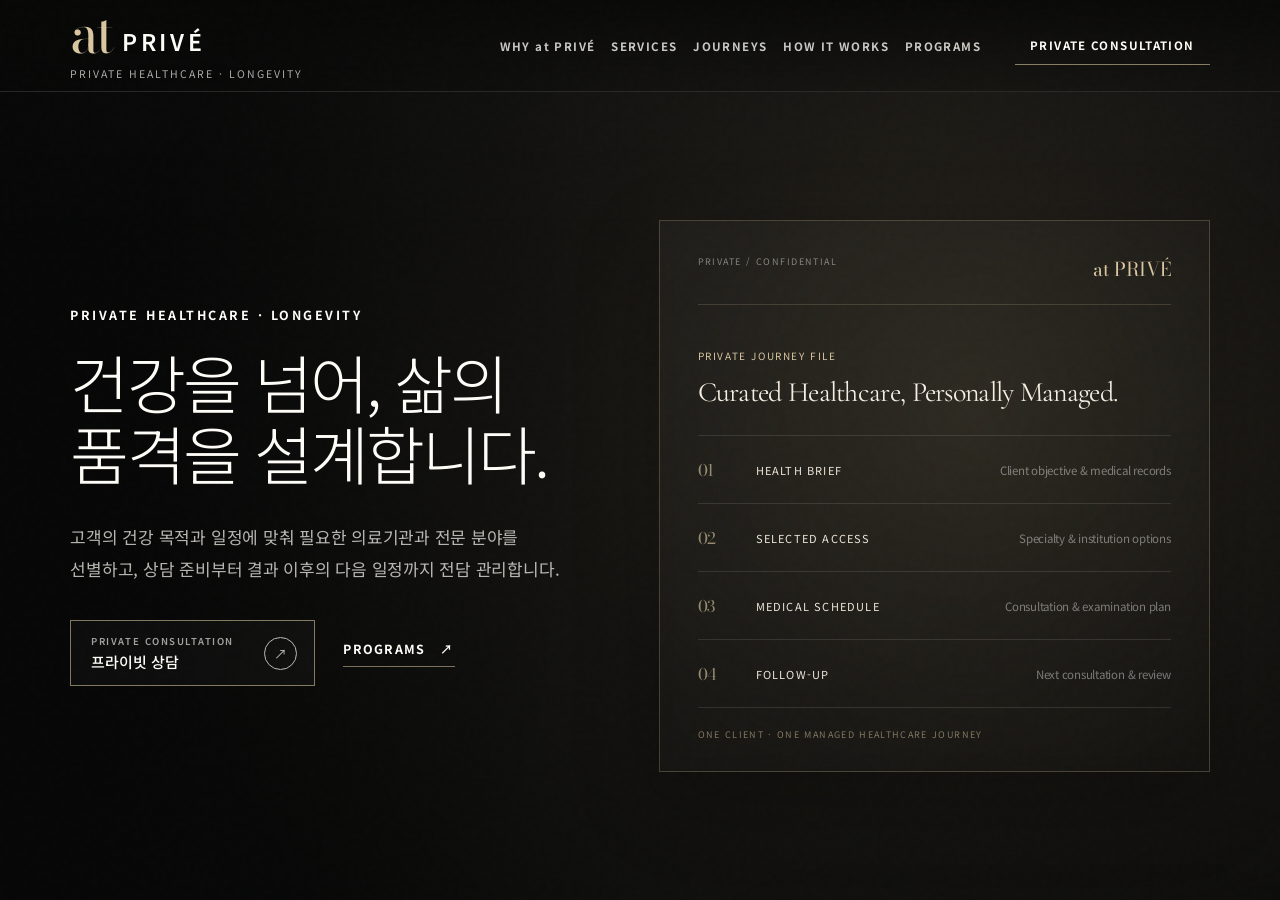
==== commit 3bf90c72: "사업자등록번호·외국인환자 유치업 등록번호 전 페이지 표기" ====
--- a/index.html
+++ b/index.html
@@ -17,10 +17,10 @@
 <small>PRIVATE HEALTHCARE · LONGEVITY</small>
 </a>
 <nav aria-label="주요 메뉴" class="desktop-nav"><a href="#why">WHY at PRIVÉ</a><a href="#services">SERVICES</a><a href="#journeys">JOURNEYS</a><a href="#how">HOW IT WORKS</a><a href="#founder">FOUNDER</a><a href="programs.html">PROGRAMS</a></nav>
-<a class="header-cta" href="#contact">PRIVATE CONSULTATION</a>
+<a class="header-cta" href="https://docs.google.com/forms/d/e/1FAIpQLScWj8HadYKhN0u5T3_wSdlQ-C8OEm1KLfwsCdRxDvk8ebdHuA/viewform" rel="noopener noreferrer" target="_blank">PRIVATE CONSULTATION</a>
 <button aria-expanded="false" aria-label="메뉴 열기" class="menu-toggle" id="menuToggle"><span></span><span></span></button>
 </header>
-<aside aria-hidden="true" class="mobile-menu" id="mobileMenu"><a href="#why">WHY at PRIVÉ</a><a href="#services">THREE PRIVATE SERVICES</a><a href="#journeys">SIGNATURE JOURNEYS</a><a href="#how">HOW IT WORKS</a><a href="#founder">FOUNDER</a><a href="programs.html">PROGRAMS</a><a href="private-services.html">GLOBAL PRIVATE SERVICES</a><a href="#contact">PRIVATE CONSULTATION</a></aside>
+<aside aria-hidden="true" class="mobile-menu" id="mobileMenu"><a href="#why">WHY at PRIVÉ</a><a href="#services">THREE PRIVATE SERVICES</a><a href="#journeys">SIGNATURE JOURNEYS</a><a href="#how">HOW IT WORKS</a><a href="#founder">FOUNDER</a><a href="programs.html">PROGRAMS</a><a href="private-services.html">GLOBAL PRIVATE SERVICES</a><a href="https://docs.google.com/forms/d/e/1FAIpQLScWj8HadYKhN0u5T3_wSdlQ-C8OEm1KLfwsCdRxDvk8ebdHuA/viewform" rel="noopener noreferrer" target="_blank">PRIVATE CONSULTATION</a></aside>
 <main class="snap-shell editorial-home">
 <section class="chapter hero editorial-hero" id="hero">
 <div class="hero-inner editorial-hero-inner">
@@ -29,7 +29,7 @@
 <h1>건강을 넘어, 삶의 품격을 설계합니다.</h1>
 <p class="hero-lead">고객의 건강 목적과 일정에 맞춰 필요한 의료기관과 전문 분야를 선별하고, 상담 준비부터 결과 이후의 다음 일정까지 전담 관리합니다.</p>
 <div class="hero-actions">
-<a class="button luxury-cta light" href="#contact"><span>PRIVATE CONSULTATION</span><b>프라이빗 상담</b></a>
+<a class="button luxury-cta light" href="https://docs.google.com/forms/d/e/1FAIpQLScWj8HadYKhN0u5T3_wSdlQ-C8OEm1KLfwsCdRxDvk8ebdHuA/viewform" rel="noopener noreferrer" target="_blank"><span>PRIVATE CONSULTATION</span><b>프라이빗 상담</b></a>
 <a class="text-link" href="programs.html">PROGRAMS <span>↗</span></a>
 </div>
 </div>
@@ -128,49 +128,49 @@
 </div>
 </section>
 <section class="chapter founder ivory editorial-founder" id="founder">
-<div class="section-shell founder-lux-shell">
-<div class="founder-lux-top">
-<aside class="founder-lux-portrait reveal">
-<div class="founder-portrait-frame">
-<div class="founder-portrait-placeholder">
-<span class="portrait-kicker">FOUNDER &amp; CEO</span>
-<div class="portrait-monogram">H</div>
+<div class="section-shell founder-r5-shell">
+<div class="founder-r5-stage reveal">
+<div class="founder-r5-portrait">
+<div class="founder-r5-photo">
+<span>FOUNDER &amp; CEO</span>
+<div class="founder-r5-monogram">H</div>
 <p>FOUNDER PORTRAIT</p>
-</div>
-<div class="portrait-caption">
+</div><div class="founder-r5-nameplate">
 <div>
 <strong>한수연</strong>
 <span>주식회사 애트 대표이사 · at PRIVÉ Founder</span>
 </div>
-<b>PRIVATE HEALTHCARE · LONGEVITY</b>
-</div>
-</div>
-</aside>
-<div class="founder-lux-story reveal">
+<small>PRIVATE HEALTHCARE · LONGEVITY</small>
+</div>
+</div>
+<div class="founder-r5-main">
+<div class="founder-r5-intro">
 <p class="kicker gold">FOUNDER EXPERIENCE</p>
 <h2>의료서비스 현장 경험을 바탕으로, VIP 고객과 헬스케어 비즈니스의 접점을 설계합니다.</h2>
-<p class="founder-lux-lead">2003년부터 병원 코디네이션, 홍보·마케팅, CS와 VIP 고객 접점에서 경험을 쌓아왔으며 병원·바이오 헬스케어, 글로벌 비즈니스와 전략적 파트너십으로 영역을 확장해 왔습니다.</p>
-<div class="founder-signature-facts">
-<article><span>01</span><small>SINCE</small><strong>2003</strong><p>의료서비스 현장 경험</p></article>
-<article><span>02</span><small>FOCUS</small><strong>VIP · HEALTHCARE</strong><p>고객관계와 메디컬 컨시어지</p></article>
-<article><span>03</span><small>FOUNDATION</small><strong>LEGAL · NEGOTIATION</strong><p>법무·협상·리스크 관리 기반</p></article>
-</div>
-<div class="founder-core-lux">
-<div class="founder-lux-label"><span>CORE COMPETENCIES</span><b>핵심 역량</b></div>
-<div class="founder-core-lux-grid">
-<article><span>01</span><strong>Global Premium Healthcare &amp; Longevity Platform</strong></article>
-<article><span>02</span><strong>VIP Client Relationship Management</strong></article>
-<article><span>03</span><strong>Hospital &amp; Bio Healthcare Marketing</strong></article>
-<article><span>04</span><strong>Global Business Development</strong></article>
-<article><span>05</span><strong>Medical Concierge Service</strong></article>
-<article><span>06</span><strong>Strategic Partnership Development</strong></article>
-</div>
-</div>
-</div>
-</div>
-<div class="founder-lux-bottom reveal">
-<section class="founder-detail-card business">
-<div class="founder-lux-label"><span>BUSINESS AREAS</span><b>Business Areas</b></div>
+<p>2003년부터 병원 코디네이션, 홍보·마케팅, CS와 VIP 고객 접점에서 경험을 쌓아왔으며 병원·바이오 헬스케어, 글로벌 비즈니스와 전략적 파트너십으로 영역을 확장해 왔습니다.</p>
+</div>
+<div class="founder-r5-core">
+<div class="founder-r5-heading">
+<span>CORE COMPETENCIES</span>
+<b>핵심 역량</b>
+</div>
+<div class="founder-r5-core-list">
+<article><em>01</em><strong>Global Premium Healthcare &amp; Longevity Platform</strong></article>
+<article><em>02</em><strong>VIP Client Relationship Management</strong></article>
+<article><em>03</em><strong>Hospital &amp; Bio Healthcare Marketing</strong></article>
+<article><em>04</em><strong>Global Business Development</strong></article>
+<article><em>05</em><strong>Medical Concierge Service</strong></article>
+<article><em>06</em><strong>Strategic Partnership Development</strong></article>
+</div>
+</div>
+</div>
+</div>
+<div class="founder-r5-folio reveal">
+<section class="founder-r5-folio-card business">
+<div class="founder-r5-folio-head">
+<span>BUSINESS AREAS</span>
+<b>Business Areas</b>
+</div>
 <ul>
 <li>프리미엄 헬스케어 및 롱제비티 플랫폼 운영</li>
 <li>병원 및 바이오 헬스케어 기업 연계</li>
@@ -179,16 +179,22 @@
 <li>Global Business Development</li>
 </ul>
 </section>
-<section class="founder-detail-card education">
-<div class="founder-lux-label"><span>EDUCATION</span><b>Education</b></div>
+<section class="founder-r5-folio-card education">
+<div class="founder-r5-folio-head">
+<span>EDUCATION</span>
+<b>Education</b>
+</div>
 <ul>
 <li>한양대학교 공공정책대학원 법무학과(기업법무전공) 석사 졸업</li>
 <li>경희대학교 교육대학원 예술문화진로교육전공 교육사 졸업</li>
 </ul>
 </section>
-<section class="founder-detail-card credentials">
-<div class="founder-lux-label"><span>SELECTED CERTIFICATIONS</span><b>Selected Certifications</b></div>
-<div class="founder-cert-lux-cols">
+<section class="founder-r5-folio-card credentials">
+<div class="founder-r5-folio-head">
+<span>SELECTED CERTIFICATIONS</span>
+<b>Selected Certifications</b>
+</div>
+<div class="founder-r5-cert-cols">
 <ul>
 <li>병원 코디네이터 교육 강사</li>
 <li>병원 홍보마케팅 교육 수료</li>
@@ -212,24 +218,29 @@
 <div class="contact-copy reveal">
 <p class="kicker gold">PRIVATE CONSULTATION</p>
 <h2>프리미엄 케어는, 고객을 이해하는 상담에서 시작합니다.</h2>
-<p>초기 문의에서는 민감한 의료정보를 입력하지 마세요. 담당자가 확인 후 필요한 자료와 상담 절차를 개별 안내합니다.</p>
+<p>건강 목적과 필요한 의료 접근을 남겨주시면 내용을 확인한 후 전담 담당자가 개별적으로 연락드립니다. 필요한 의료자료는 상담 접수 후 별도로 안내합니다.</p>
 <div class="contact-meta"><div><span>EMAIL</span><a href="mailto:atinc@atinc.co.kr">atinc@atinc.co.kr</a></div><div><span>VIP CONTACT</span><a href="tel:+821058570129">010-5857-0129</a></div></div>
 </div>
-<form class="private-form reveal" id="privateForm">
-<div class="form-top"><div><span>PRIVATE INQUIRY</span><strong>Concierge Request</strong></div><small>01 / 04</small></div>
-<label><span>이름 / 기관명</span><input autocomplete="name" name="name" required=""/></label>
-<div class="form-row"><label><span>국가</span><input autocomplete="country-name" name="country"/></label><label><span>연락처</span><input name="contact" required=""/></label></div>
-<label><span>관심 분야</span><select name="interest"><option>프라이빗 정밀검진</option><option>롱제비티</option><option>재생의학 상담</option><option>면역세포·줄기세포 기반 헬스케어</option><option>여성 / 난임</option><option>글로벌 메디컬 저니</option><option>비즈니스 파트너십</option><option>기타</option></select></label>
-<label><span>문의 내용</span><textarea name="message" placeholder="방문 목적, 희망 시기 등 비민감 정보만 적어주세요." rows="3"></textarea></label>
-<button class="button form-button luxury-cta ink" type="submit"><span>PREPARE PRIVATE INQUIRY</span><b>상담 요청 준비하기</b></button>
-<p class="form-note">현재 온라인 서버 저장 기능은 연결하지 않았으며 작성 내용은 이메일 앱으로 전달됩니다.</p>
-</form>
-</div>
-<footer class="footer"><div><strong>at PRIVÉ</strong><small>Private Healthcare &amp; Longevity</small></div><p>주식회사 애트 · Brand: at PRIVÉ</p><nav><a href="private-services.html">GLOBAL PRIVATE SERVICES</a><a href="partners.html">FOR PARTNERS</a><a href="privacy.html">PRIVACY</a><a href="medical-notice.html">MEDICAL NOTICE</a></nav></footer>
+<div aria-label="프라이빗 상담 신청" class="consultation-card reveal">
+<div class="consultation-card-top">
+<div><span>PRIVATE CONSULTATION</span><strong>Private Consultation Request</strong></div>
+<small>CONFIDENTIAL</small>
+</div>
+<p class="consultation-card-lead">건강 목적과 필요한 의료 지원을 자유롭게 남겨주세요. 내용을 확인한 후 at PRIVÉ 전담 담당자가 개별적으로 연락드립니다.</p>
+<div class="consultation-card-points">
+<div><span>01</span><p>성함과 문의 내용을 중심으로 간단하게 접수합니다.</p></div>
+<div><span>02</span><p>초기 접수 단계에서는 진단서·검사결과 등 민감한 의료정보를 받지 않습니다.</p></div>
+<div><span>03</span><p>필요한 의료자료와 다음 상담 절차는 접수 후 개별 안내합니다.</p></div>
+</div>
+<a class="button form-button luxury-cta ink consultation-external" href="https://docs.google.com/forms/d/e/1FAIpQLScWj8HadYKhN0u5T3_wSdlQ-C8OEm1KLfwsCdRxDvk8ebdHuA/viewform" rel="noopener noreferrer" target="_blank"><span>OPEN PRIVATE CONSULTATION</span><b>프라이빗 상담 시작하기</b><i>↗</i></a>
+<p class="consultation-card-note">Google Forms 상담 접수 페이지가 새 창에서 열립니다.</p>
+</div>
+</div>
+<footer class="footer"><div><strong>at PRIVÉ</strong><small>Private Healthcare &amp; Longevity</small></div><p>주식회사 애트 · Brand: at PRIVÉ<small><span>사업자등록번호 369-87-03095</span> · <span>외국인환자 유치업 등록번호 제 A-2026-08-01-07161 호</span></small></p><nav><a href="private-services.html">GLOBAL PRIVATE SERVICES</a><a href="partners.html">FOR PARTNERS</a><a href="privacy.html">PRIVACY</a><a href="medical-notice.html">MEDICAL NOTICE</a></nav></footer>
 </section>
 </main>
 <button aria-label="Private Concierge 열기" class="concierge-fab" id="conciergeFab"><span class="fab-monogram">at</span><strong class="fab-label">PRIVATE CONCIERGE</strong><i></i></button>
-<aside aria-hidden="true" class="concierge-panel" id="conciergePanel"><button aria-label="닫기" class="panel-close" id="panelClose">×</button><p class="kicker gold">PRIVATE CONCIERGE</p><h3>프라이빗 상담이 필요하신가요?</h3><p>고객의 건강 목적과 일정에 맞춰 필요한 의료 접근과 컨시어지 범위를 정교하게 안내해드립니다.</p><a class="button dark-button" href="#contact"><span>PRIVATE CONSULTATION</span><b>프라이빗 상담</b></a></aside>
+<aside aria-hidden="true" class="concierge-panel" id="conciergePanel"><button aria-label="닫기" class="panel-close" id="panelClose">×</button><p class="kicker gold">PRIVATE CONCIERGE</p><h3>프라이빗 상담이 필요하신가요?</h3><p>고객의 건강 목적과 일정에 맞춰 필요한 의료 접근과 컨시어지 범위를 정교하게 안내해드립니다.</p><a class="button dark-button" href="https://docs.google.com/forms/d/e/1FAIpQLScWj8HadYKhN0u5T3_wSdlQ-C8OEm1KLfwsCdRxDvk8ebdHuA/viewform" rel="noopener noreferrer" target="_blank"><span>PRIVATE CONSULTATION</span><b>프라이빗 상담</b></a></aside>
 <script src="assets/js/main.js"></script>
 </body>
 </html>
--- a/assets/css/styles.css
+++ b/assets/css/styles.css
@@ -20,7 +20,7 @@
 .network{background:#0e0d0a;color:var(--white)}.network-map{position:absolute;inset:8% -3% 3% 25%;opacity:.93}.network-map>img{position:absolute;inset:0;width:100%;height:100%;object-fit:contain;opacity:.48;filter:sepia(.5) saturate(.7) brightness(.86)}.network-lines{position:absolute;inset:0;width:100%;height:100%;overflow:visible}.route{fill:none;stroke:rgba(217,199,161,.68);stroke-width:1.2;stroke-dasharray:8 7;stroke-dashoffset:180;animation:drawRoute 5.8s ease-in-out infinite}.r2{animation-delay:1.2s}.r3{animation-delay:2.4s}.r4{animation-delay:3.6s}.map-dot{fill:#0e0d0a;stroke:var(--gold2);stroke-width:2.5;transform-box:fill-box;transform-origin:center;animation:mapPulse 2.6s ease-in-out infinite}.korea{fill:var(--gold2);stroke:var(--white);stroke-width:3}.map-label{position:absolute;padding:5px 8px;background:rgba(13,12,9,.65);color:var(--gold2);font-size:12px;font-weight:700;letter-spacing:.08em;white-space:nowrap}.l-korea{left:84%;top:24%}.l-japan{left:88%;top:30%}.l-asia{left:75%;top:54%}.l-na{left:12%;top:29%}.l-eu{left:48%;top:16%}.l-me{left:62%;top:39%}.network-shade{position:absolute;inset:0;background:linear-gradient(90deg,rgba(12,11,9,.98) 0,rgba(12,11,9,.89) 34%,rgba(12,11,9,.36) 56%,rgba(12,11,9,.12) 100%)}.network-content{position:relative;z-index:3;width:min(1520px,89vw);height:100svh;margin:auto;display:flex;flex-direction:column;justify-content:center;align-items:flex-start}.network-content h2{max-width:680px;font-size:clamp(44px,4vw,62px)}.network-content>p:not(.kicker){max-width:610px;color:rgba(255,255,255,.68);font-size:16px;line-height:1.9;word-break:keep-all}.network-caption{position:absolute;z-index:3;bottom:30px;right:5.5vw;font-size:10px;letter-spacing:.17em;color:rgba(255,255,255,.43)}
 .service-layout{display:grid;grid-template-columns:.82fr 1.18fr;gap:6.5vw;align-items:center}.journey-file{border:1px solid var(--line);background:#fbf8f1;box-shadow:0 30px 90px rgba(66,55,37,.12)}.file-head{display:flex;justify-content:space-between;align-items:flex-start;padding:24px 27px;border-bottom:1px solid var(--line)}.file-head>div{display:flex;flex-direction:column;gap:7px}.file-head span{font-size:10px;letter-spacing:.14em;color:#766c5d}.file-head strong{font-size:15px}.file-head b{font-family:var(--serif);font-size:27px;color:var(--gold3);font-weight:400}.journey-file ol{list-style:none;margin:0;padding:0}.journey-file li{display:grid;grid-template-columns:55px 1fr;gap:18px;padding:18px 27px;border-bottom:1px solid var(--line)}.journey-file li:last-child{border:0}.journey-file li>span{color:var(--gold3);font-size:13px}.journey-file strong{display:block;font-size:16px;font-weight:500}.journey-file small{display:block;margin-top:4px;font-size:9px;letter-spacing:.12em;color:#9a8c78}.journey-file p{margin:8px 0 0;color:#6e6558;font-size:13px;line-height:1.65;word-break:keep-all}
 .founder{background:linear-gradient(135deg,#f5f0e7,#eee6d8)}.founder-layout{display:grid;grid-template-columns:.72fr 1.28fr;gap:6.5vw;align-items:center}.founder-photo-placeholder{height:min(56svh,570px);border:1px solid rgba(141,109,56,.26);background:linear-gradient(145deg,rgba(255,255,255,.55),rgba(210,193,162,.18));display:grid;place-items:center;color:#aa9a80}.founder-photo-placeholder span{font-size:11px;letter-spacing:.28em}.founder-name{margin-top:18px}.founder-name h2{margin:0;font-size:40px;font-weight:500}.founder-name p{margin:5px 0 0;color:#776d5f;font-size:14px}.profile-intro h3{margin:0 0 17px;font-size:38px;font-weight:300;line-height:1.25;letter-spacing:-.04em;word-break:keep-all}.profile-intro>p:not(.kicker){margin:0;color:#665e53;font-size:15px;line-height:1.83;word-break:keep-all}.profile-groups{margin-top:24px;border-top:1px solid var(--line)}.profile-groups section{padding-top:17px}.profile-label{margin:0 0 11px;font-size:10px;letter-spacing:.15em;color:var(--gold3);font-weight:700}.competency-list{display:grid;grid-template-columns:1fr 1fr;border-top:1px solid var(--line);border-left:1px solid var(--line)}.competency-list>div{min-height:72px;padding:13px 15px;border-right:1px solid var(--line);border-bottom:1px solid var(--line)}.competency-list strong,.credentials-grid strong{display:block;font-size:14px;font-weight:500;word-break:keep-all}.competency-list small,.credentials-grid small{display:block;margin-top:4px;font-size:8px;letter-spacing:.08em;color:#8e8270}.credentials-grid{display:grid;grid-template-columns:repeat(3,1fr);border-top:1px solid var(--line);border-left:1px solid var(--line)}.credentials-grid>div{padding:12px 15px;border-right:1px solid var(--line);border-bottom:1px solid var(--line);min-height:64px}
-.contact-layout{display:grid;grid-template-columns:.82fr 1.18fr;gap:7vw;align-items:center}.contact-meta{margin-top:34px;border-top:1px solid var(--line)}.contact-meta>div{display:grid;grid-template-columns:150px 1fr;align-items:center;padding:19px 0;border-bottom:1px solid var(--line)}.contact-meta span{font-size:11px;letter-spacing:.13em;color:var(--gold3)}.contact-meta a{font-size:15px}.private-form{padding:32px;border:1px solid var(--line);background:#fbf8f1;box-shadow:0 22px 65px rgba(73,57,33,.08)}.form-top{display:flex;justify-content:space-between;margin-bottom:22px;padding-bottom:18px;border-bottom:1px solid var(--line)}.form-top>div{display:flex;flex-direction:column;gap:5px}.form-top span{font-size:10px;letter-spacing:.14em;color:#756c5d}.form-top strong{font-size:16px}.form-top small{font-size:10px;color:#8d8374}.private-form label{display:block;margin-bottom:16px}.private-form label>span{font-size:12px;color:#6a6257}.private-form input,.private-form select,.private-form textarea{display:block;width:100%;margin-top:8px;padding:12px 0;background:transparent;border:0;border-bottom:1px solid #bdb3a2;border-radius:0;outline:none;color:var(--ink);font-size:15px}.private-form textarea{resize:vertical}.form-row{display:grid;grid-template-columns:1fr 1fr;gap:28px}.form-button{width:100%;margin-top:5px;background:var(--ink);color:var(--white)}.form-button:hover{background:var(--gold3)}.form-note{font-size:11px;line-height:1.6;color:#8a8071}.footer{position:absolute;bottom:0;left:0;right:0;display:grid;grid-template-columns:1fr 1fr 1fr;align-items:center;padding:18px 5.5vw;border-top:1px solid var(--line);font-size:9px}.footer>div{display:flex;gap:16px;align-items:baseline}.footer strong{font-family:var(--serif);font-size:23px;font-weight:400}.footer small{font-size:9px;letter-spacing:.08em;color:#807769}.footer p{text-align:center;color:#7e766b}.footer nav{justify-self:end;display:flex;gap:20px;letter-spacing:.12em}
+.contact-layout{display:grid;grid-template-columns:.82fr 1.18fr;gap:7vw;align-items:center}.contact-meta{margin-top:34px;border-top:1px solid var(--line)}.contact-meta>div{display:grid;grid-template-columns:150px 1fr;align-items:center;padding:19px 0;border-bottom:1px solid var(--line)}.contact-meta span{font-size:11px;letter-spacing:.13em;color:var(--gold3)}.contact-meta a{font-size:15px}.private-form{padding:32px;border:1px solid var(--line);background:#fbf8f1;box-shadow:0 22px 65px rgba(73,57,33,.08)}.form-top{display:flex;justify-content:space-between;margin-bottom:22px;padding-bottom:18px;border-bottom:1px solid var(--line)}.form-top>div{display:flex;flex-direction:column;gap:5px}.form-top span{font-size:10px;letter-spacing:.14em;color:#756c5d}.form-top strong{font-size:16px}.form-top small{font-size:10px;color:#8d8374}.private-form label{display:block;margin-bottom:16px}.private-form label>span{font-size:12px;color:#6a6257}.private-form input,.private-form select,.private-form textarea{display:block;width:100%;margin-top:8px;padding:12px 0;background:transparent;border:0;border-bottom:1px solid #bdb3a2;border-radius:0;outline:none;color:var(--ink);font-size:15px}.private-form textarea{resize:vertical}.form-row{display:grid;grid-template-columns:1fr 1fr;gap:28px}.form-button{width:100%;margin-top:5px;background:var(--ink);color:var(--white)}.form-button:hover{background:var(--gold3)}.form-note{font-size:11px;line-height:1.6;color:#8a8071}.footer{position:absolute;bottom:0;left:0;right:0;display:grid;grid-template-columns:1fr 1fr 1fr;align-items:center;padding:18px 5.5vw;border-top:1px solid var(--line);font-size:9px}.footer>div{display:flex;gap:16px;align-items:baseline}.footer strong{font-family:var(--serif);font-size:23px;font-weight:400}.footer small{font-size:9px;letter-spacing:.08em;color:#807769}.footer p{text-align:center;color:#7e766b}.footer nav{justify-self:end;display:flex;gap:20px;letter-spacing:.12em}.footer p small{display:block;margin-top:5px;letter-spacing:.06em;color:#8d8474}.footer.page-footer{position:static;margin-top:0}.legal-info{width:min(88vw,760px);margin:0 auto;padding:0 0 90px}.legal-info h2{font-family:var(--serif);font-size:26px;font-weight:400;margin:0 0 22px;padding-bottom:14px;border-bottom:1px solid var(--line)}.legal-info dl{margin:0}.legal-info dl>div{display:grid;grid-template-columns:230px 1fr;gap:16px;padding:15px 0;border-bottom:1px solid var(--line)}.legal-info dt{font-size:11px;letter-spacing:.13em;color:var(--gold3)}.legal-info dd{margin:0;font-size:15px}
 .concierge-fab{position:fixed;z-index:90;right:28px;bottom:28px;width:104px;height:104px;border:1px solid rgba(217,199,161,.62);border-radius:50%;background:rgba(17,16,13,.95);color:var(--white);box-shadow:0 10px 35px rgba(0,0,0,.22);backdrop-filter:blur(12px);cursor:pointer}.concierge-fab span,.concierge-fab strong{display:block;font-size:8px;letter-spacing:.13em}.concierge-fab strong{font-size:10px;margin-top:5px}.concierge-fab i{position:absolute;top:13px;right:16px;width:8px;height:8px;border-radius:50%;background:var(--gold2);box-shadow:0 0 14px var(--gold2)}.concierge-panel{position:fixed;z-index:150;right:28px;bottom:28px;width:min(420px,calc(100vw - 56px));padding:37px;background:var(--paper);box-shadow:0 30px 90px rgba(0,0,0,.38);transform:translateY(120%);transition:.35s}.concierge-panel.open{transform:none}.concierge-panel h3{font-size:28px;font-weight:400}.concierge-panel p:not(.kicker){font-size:14px;line-height:1.8;color:#776e61}.panel-close{position:absolute;right:18px;top:12px;background:none;border:0;font-size:25px;font-weight:200;cursor:pointer}
 @keyframes spin{to{transform:rotate(360deg)}}@keyframes spinReverse{to{transform:rotate(-360deg)}}@keyframes pulse{0%,100%{opacity:.25}50%{opacity:1}}@keyframes corePulse{0%,100%{transform:scale(1);box-shadow:0 0 70px rgba(185,150,92,.14)}50%{transform:scale(1.035);box-shadow:0 0 110px rgba(185,150,92,.23)}}@keyframes floatCard{0%,100%{transform:translateY(0)}50%{transform:translateY(-8px)}}@keyframes drawRoute{0%{stroke-dashoffset:180;opacity:.15}35%,70%{stroke-dashoffset:0;opacity:.72}100%{stroke-dashoffset:-180;opacity:.12}}@keyframes mapPulse{0%,100%{transform:scale(.85);opacity:.75}50%{transform:scale(1.25);opacity:1}}
 @media(max-width:1280px){.desktop-nav{gap:16px}.desktop-nav a,.header-cta{font-size:9px}.brand{min-width:270px}.brand-at{font-size:48px}.brand-prive{font-size:21px}.hero-inner{gap:3vw}.stage-card{width:215px}.journey-card{min-height:320px}.section-shell{padding-top:calc(var(--header) + 25px)}.founder-photo-placeholder{height:50svh}}
@@ -1472,3 +1472,858 @@
   .founder-lux-bottom{grid-template-columns:1fr}
   .founder-detail-card,.founder-detail-card + .founder-detail-card{min-height:auto;padding:22px 0;border-right:0;border-bottom:1px solid rgba(143,106,47,.18)}
 }
+
+
+/* ================================================================
+   MK1 R4 — Founder Color Balance
+   User direction: add stronger luxury color contrast; remove SINCE strip.
+   ================================================================ */
+
+#founder{
+  background:#eee5d8;
+}
+
+.founder-lux-top{
+  gap:0;
+  align-items:stretch;
+  border:1px solid rgba(125,91,42,.24);
+  background:#f3ede4;
+  box-shadow:0 26px 70px rgba(42,31,18,.06);
+}
+
+/* Portrait side stays warm and quiet. */
+.founder-lux-portrait{
+  padding:28px;
+  background:
+    radial-gradient(circle at 70% 18%,rgba(255,255,255,.82),transparent 25%),
+    linear-gradient(145deg,#f4eee5 0%,#e9dece 100%);
+}
+.founder-portrait-frame{
+  height:100%;
+  border-color:rgba(149,112,55,.34);
+  background:rgba(255,255,255,.22);
+}
+.founder-portrait-placeholder{
+  min-height:460px;
+  background:
+    radial-gradient(circle at 72% 23%,rgba(255,255,255,.80),transparent 27%),
+    linear-gradient(145deg,rgba(185,145,82,.12),rgba(255,255,255,.24) 45%,rgba(117,84,41,.06));
+}
+.portrait-caption strong{color:#211b16}
+.portrait-caption span{color:#6f6457}
+
+/* Main profile side becomes graphite — stronger luxury contrast. */
+.founder-lux-story{
+  padding:46px 50px 44px;
+  background:
+    radial-gradient(circle at 82% 12%,rgba(179,141,79,.10),transparent 25%),
+    linear-gradient(145deg,#1e1d1a 0%,#29261f 100%);
+  color:#f4efe7;
+}
+.founder-lux-story .kicker.gold{
+  color:#c4a16b;
+}
+.founder-lux-story>h2{
+  margin-top:18px;
+  color:#f4efe7;
+  max-width:900px;
+  font-size:clamp(34px,2.65vw,48px);
+}
+.founder-lux-lead{
+  color:#c9c0b3;
+  max-width:860px;
+  margin-bottom:30px;
+}
+
+/* Core competencies sit directly on the dark panel. */
+.founder-core-lux{
+  margin-top:34px;
+  padding-top:22px;
+  border-top:1px solid rgba(211,174,116,.28);
+}
+.founder-lux-story .founder-lux-label>span{
+  color:#c9a56b;
+}
+.founder-lux-story .founder-lux-label>b{
+  color:#f0e8dc;
+}
+.founder-core-lux-grid{
+  border-color:rgba(212,177,119,.24);
+}
+.founder-core-lux-grid article{
+  min-height:108px;
+  background:rgba(255,255,255,.018);
+  border-color:rgba(212,177,119,.20);
+}
+.founder-core-lux-grid article>span{
+  color:#caa56c;
+}
+.founder-core-lux-grid strong{
+  color:#efe7dc;
+  font-size:15.2px;
+  line-height:1.28;
+}
+
+/* Credentials remain on a refined light panel to keep dense information readable. */
+.founder-lux-bottom{
+  margin-top:0;
+  padding:0 2px;
+  background:rgba(249,245,238,.58);
+  border-top:0;
+  border-bottom:1px solid rgba(125,91,42,.25);
+}
+.founder-detail-card{
+  min-height:218px;
+  padding-top:30px;
+  padding-bottom:26px;
+}
+.founder-detail-card li{
+  color:#5b5145;
+  font-size:11.8px;
+}
+.founder-detail-card .founder-lux-label>span{
+  color:#9d753c;
+}
+.founder-detail-card .founder-lux-label>b{
+  color:#3f3428;
+}
+
+/* Remove any leftover visual rule reserved for the deleted facts strip. */
+.founder-signature-facts{
+  display:none!important;
+}
+
+@media(max-width:1320px){
+  .founder-lux-story{
+    padding:38px 34px 36px;
+  }
+  .founder-portrait-placeholder{
+    min-height:420px;
+  }
+}
+
+
+/* ================================================================
+   MK1 R5 — Founder Editorial Recomposition
+   Structure changed, not just color.
+   ================================================================ */
+#founder{
+  background:
+    radial-gradient(circle at 20% 6%,rgba(184,147,88,.055),transparent 24%),
+    linear-gradient(180deg,#f5efe7 0%,#efe7dc 100%);
+}
+
+.founder-r5-shell{
+  padding-top:calc(var(--header) + 34px);
+  padding-bottom:62px;
+  justify-content:center;
+}
+
+/* Main stage: portrait + editorial story, with no heavy dark block. */
+.founder-r5-stage{
+  position:relative;
+  display:grid;
+  grid-template-columns:minmax(330px,.36fr) minmax(0,.64fr);
+  gap:0;
+  border-top:1px solid rgba(126,91,42,.28);
+  border-bottom:1px solid rgba(126,91,42,.22);
+  background:rgba(255,255,255,.18);
+}
+
+.founder-r5-stage:before{
+  content:"";
+  position:absolute;
+  left:36%;
+  top:0;
+  bottom:0;
+  width:1px;
+  background:rgba(126,91,42,.20);
+}
+
+.founder-r5-portrait{
+  padding:26px 30px 26px 0;
+}
+
+.founder-r5-photo{
+  position:relative;
+  min-height:430px;
+  display:flex;
+  flex-direction:column;
+  justify-content:space-between;
+  padding:26px;
+  overflow:hidden;
+  border:1px solid rgba(143,106,50,.30);
+  background:
+    radial-gradient(circle at 72% 20%,rgba(255,255,255,.86),transparent 24%),
+    linear-gradient(145deg,#eee4d6 0%,#f8f3ec 52%,#e3d6c5 100%);
+}
+
+.founder-r5-photo:before{
+  content:"";
+  position:absolute;
+  inset:8% 12% 10%;
+  border:1px solid rgba(143,106,50,.14);
+  border-radius:48% 48% 40% 40%;
+}
+
+.founder-r5-photo>span,
+.founder-r5-photo>p{
+  position:relative;
+  z-index:2;
+  margin:0;
+  color:#997342;
+  font-size:8px;
+  letter-spacing:.19em;
+  font-weight:600;
+}
+
+.founder-r5-monogram{
+  position:relative;
+  z-index:2;
+  align-self:center;
+  margin:auto 0;
+  color:rgba(114,82,41,.12);
+  font-family:var(--display-serif);
+  font-size:118px;
+  line-height:1;
+}
+
+.founder-r5-nameplate{
+  display:flex;
+  justify-content:space-between;
+  align-items:end;
+  gap:18px;
+  padding-top:19px;
+}
+
+.founder-r5-nameplate strong{
+  display:block;
+  color:#211b16;
+  font-size:30px;
+  line-height:1;
+  letter-spacing:-.035em;
+}
+
+.founder-r5-nameplate span{
+  display:block;
+  margin-top:7px;
+  color:#74695c;
+  font-size:11px;
+}
+
+.founder-r5-nameplate small{
+  max-width:140px;
+  color:#9a7743;
+  font-size:7.5px;
+  line-height:1.55;
+  letter-spacing:.13em;
+  text-align:right;
+}
+
+.founder-r5-main{
+  padding:34px 0 26px 48px;
+  min-width:0;
+}
+
+.founder-r5-intro{
+  max-width:950px;
+}
+
+.founder-r5-intro h2{
+  margin:17px 0 18px;
+  max-width:930px;
+  color:#201b16;
+  font-size:clamp(34px,2.7vw,49px);
+  line-height:1.18;
+  font-weight:300;
+  letter-spacing:-.055em;
+  word-break:keep-all;
+  text-wrap:balance;
+}
+
+.founder-r5-intro>p:last-child{
+  max-width:850px;
+  margin:0;
+  color:#6c6257;
+  font-size:13.5px;
+  line-height:1.82;
+  word-break:keep-all;
+}
+
+.founder-r5-core{
+  margin-top:32px;
+  padding-top:20px;
+  border-top:1px solid rgba(126,91,42,.20);
+}
+
+.founder-r5-heading,
+.founder-r5-folio-head{
+  display:flex;
+  align-items:baseline;
+  gap:12px;
+  margin-bottom:15px;
+}
+
+.founder-r5-heading span,
+.founder-r5-folio-head span{
+  color:#99723b;
+  font-size:8px;
+  letter-spacing:.16em;
+  font-weight:600;
+}
+
+.founder-r5-heading b,
+.founder-r5-folio-head b{
+  color:#46392b;
+  font-family:var(--display-serif);
+  font-size:20px;
+  font-weight:500;
+  line-height:1;
+}
+
+/* Competencies: open editorial list, not boxed cards. */
+.founder-r5-core-list{
+  display:grid;
+  grid-template-columns:1fr 1fr;
+  column-gap:38px;
+}
+
+.founder-r5-core-list article{
+  display:grid;
+  grid-template-columns:34px 1fr;
+  gap:12px;
+  align-items:start;
+  padding:15px 0 16px;
+  border-bottom:1px solid rgba(126,91,42,.15);
+}
+
+.founder-r5-core-list em{
+  color:#a57f48;
+  font-family:var(--serif);
+  font-size:13px;
+  font-style:normal;
+}
+
+.founder-r5-core-list strong{
+  color:#3b3229;
+  font-family:var(--display-serif);
+  font-size:16.5px;
+  line-height:1.26;
+  font-weight:500;
+  text-wrap:balance;
+}
+
+/* Bottom folio: three editorial papers with subtle tone shifts. */
+.founder-r5-folio{
+  display:grid;
+  grid-template-columns:1.02fr .82fr 1.32fr;
+  margin-top:28px;
+  border:1px solid rgba(126,91,42,.20);
+  box-shadow:0 18px 48px rgba(54,39,20,.035);
+}
+
+.founder-r5-folio-card{
+  min-width:0;
+  min-height:238px;
+  padding:28px 28px 26px;
+  border-right:1px solid rgba(126,91,42,.16);
+}
+
+.founder-r5-folio-card:last-child{
+  border-right:0;
+}
+
+.founder-r5-folio-card.business{
+  background:rgba(248,243,236,.88);
+}
+
+.founder-r5-folio-card.education{
+  background:rgba(236,226,212,.72);
+}
+
+.founder-r5-folio-card.credentials{
+  background:rgba(250,247,241,.72);
+}
+
+.founder-r5-folio-card ul{
+  margin:0;
+  padding:0;
+  list-style:none;
+}
+
+.founder-r5-folio-card li{
+  position:relative;
+  margin:9px 0;
+  padding-left:13px;
+  color:#5c5247;
+  font-size:11.6px;
+  line-height:1.5;
+  word-break:keep-all;
+}
+
+.founder-r5-folio-card li:before{
+  content:"";
+  position:absolute;
+  left:0;
+  top:.7em;
+  width:4px;
+  height:4px;
+  border-radius:50%;
+  background:#a47739;
+}
+
+.founder-r5-cert-cols{
+  display:grid;
+  grid-template-columns:1fr 1fr;
+  gap:23px;
+}
+
+@media(max-width:1320px){
+  .founder-r5-stage{
+    grid-template-columns:minmax(300px,.34fr) minmax(0,.66fr);
+  }
+  .founder-r5-stage:before{
+    left:34%;
+  }
+  .founder-r5-main{
+    padding-left:34px;
+  }
+  .founder-r5-photo{
+    min-height:400px;
+  }
+  .founder-r5-core-list strong{
+    font-size:15px;
+  }
+}
+
+@media(max-width:1180px){
+  .founder-r5-stage{
+    grid-template-columns:.38fr .62fr;
+  }
+  .founder-r5-stage:before{
+    left:38%;
+  }
+  .founder-r5-core-list{
+    grid-template-columns:1fr;
+  }
+  .founder-r5-folio{
+    grid-template-columns:1fr;
+  }
+  .founder-r5-folio-card{
+    min-height:auto;
+    border-right:0;
+    border-bottom:1px solid rgba(126,91,42,.16);
+  }
+  .founder-r5-folio-card:last-child{
+    border-bottom:0;
+  }
+}
+
+
+/* ================================================================
+   MK1 R6 — Founder identity integrated into portrait
+   ================================================================ */
+
+/* The founder name now belongs to the portrait card itself rather than
+   sitting on the visual transition between portrait and content fields. */
+.founder-r5-portrait{
+  padding:26px 30px 26px 0;
+}
+
+.founder-r5-photo{
+  min-height:500px;
+  padding-bottom:108px;
+}
+
+.founder-r5-photo>.founder-r5-nameplate{
+  position:absolute;
+  left:0;
+  right:0;
+  bottom:0;
+  z-index:4;
+  min-height:90px;
+  margin:0;
+  padding:20px 24px 18px;
+  display:flex;
+  align-items:end;
+  justify-content:space-between;
+  gap:18px;
+  border-top:1px solid rgba(143,106,50,.22);
+  background:linear-gradient(180deg,rgba(245,238,228,.92),rgba(236,224,207,.98));
+  backdrop-filter:blur(8px);
+}
+
+.founder-r5-photo>.founder-r5-nameplate strong{
+  display:block;
+  color:#201b16;
+  font-size:29px;
+  line-height:1;
+  letter-spacing:-.035em;
+}
+
+.founder-r5-photo>.founder-r5-nameplate span{
+  display:block;
+  margin-top:7px;
+  color:#6e6356;
+  font-size:11px;
+}
+
+.founder-r5-photo>.founder-r5-nameplate small{
+  max-width:142px;
+  color:#98713d;
+  font-size:7.5px;
+  line-height:1.55;
+  letter-spacing:.13em;
+  text-align:right;
+}
+
+/* Lift the temporary placeholder caption so it does not collide with the identity plate. */
+.founder-r5-photo>p{
+  margin-bottom:92px;
+}
+
+/* Remove the old outside-nameplate styling path entirely. */
+.founder-r5-portrait>.founder-r5-nameplate{
+  display:none!important;
+}
+
+@media(max-width:1320px){
+  .founder-r5-photo{min-height:465px}
+}
+
+/* ================================================================
+   MK1 R9 — Founder balanced viewport
+   Restore R6 proportions; fit the whole composition into one desktop viewport
+   through spacing control, not by shrinking typography/cards unnaturally.
+   ================================================================ */
+
+/* Keep Founder as a full chapter so the next section never peeks into the same viewport. */
+#founder{
+  min-height:100svh;
+  overflow:hidden;
+  margin:0;
+  border-radius:0;
+}
+
+#founder .founder-r5-shell{
+  min-height:100svh;
+  height:auto;
+  padding-top:calc(var(--header) + 16px);
+  padding-bottom:24px;
+  justify-content:center;
+}
+
+/* Restore a natural portrait proportion — not the compressed R7/R8 ratio. */
+.founder-r5-portrait{
+  padding-top:14px;
+  padding-bottom:14px;
+}
+
+.founder-r5-photo{
+  min-height:438px;
+  padding-top:26px;
+  padding-left:26px;
+  padding-right:26px;
+  padding-bottom:108px;
+}
+
+.founder-r5-photo>.founder-r5-nameplate{
+  min-height:88px;
+  padding:18px 22px 17px;
+}
+
+.founder-r5-photo>.founder-r5-nameplate strong{
+  font-size:29px;
+}
+
+.founder-r5-photo>p{
+  margin-bottom:88px;
+}
+
+/* Keep the R6 editorial typography and breathing room. */
+.founder-r5-main{
+  padding-top:30px;
+  padding-bottom:24px;
+}
+
+.founder-r5-intro h2{
+  margin-top:17px;
+  margin-bottom:18px;
+  font-size:clamp(34px,2.7vw,49px);
+  line-height:1.18;
+}
+
+.founder-r5-intro>p:last-child{
+  font-size:13.5px;
+  line-height:1.82;
+}
+
+.founder-r5-core{
+  margin-top:30px;
+  padding-top:19px;
+}
+
+.founder-r5-core-list article{
+  padding-top:14px;
+  padding-bottom:15px;
+}
+
+.founder-r5-core-list strong{
+  font-size:16px;
+  line-height:1.25;
+}
+
+/* Lower folio remains substantial enough to read as a credential folio. */
+.founder-r5-folio{
+  margin-top:18px;
+}
+
+.founder-r5-folio-card{
+  min-height:202px;
+  padding-top:24px;
+  padding-bottom:21px;
+}
+
+.founder-r5-folio-card li{
+  margin:7px 0;
+  font-size:11.4px;
+  line-height:1.46;
+}
+
+/* Clean transition: no dark body/shell line exposed after Founder. */
+.snap-shell{background:var(--paper)}
+#founder + #contact{margin-top:0;border-radius:0}
+
+@media(max-width:1320px){
+  .founder-r5-photo{min-height:410px}
+  .founder-r5-intro h2{font-size:clamp(32px,2.45vw,44px)}
+  .founder-r5-folio-card{min-height:194px}
+}
+
+
+/* ================================================================
+   R10 — Google Form consultation connection
+   ================================================================ */
+.consultation-card{padding:34px;border:1px solid var(--line);background:linear-gradient(145deg,rgba(251,248,241,.98),rgba(241,232,218,.72));box-shadow:0 22px 65px rgba(73,57,33,.08)}
+.consultation-card-top{display:flex;justify-content:space-between;gap:24px;align-items:start;padding-bottom:19px;border-bottom:1px solid var(--line)}
+.consultation-card-top>div{display:flex;flex-direction:column;gap:5px}.consultation-card-top span{font-size:9px;letter-spacing:.16em;color:var(--gold3)}.consultation-card-top strong{font-family:var(--display-serif);font-size:23px;font-weight:500;color:#30291f}.consultation-card-top small{font-size:8px;letter-spacing:.15em;color:#9a8c78}
+.consultation-card-lead{margin:24px 0 22px;max-width:720px;color:#5f574b;font-size:15px;line-height:1.85;word-break:keep-all}
+.consultation-card-points{border-top:1px solid rgba(141,109,56,.18)}.consultation-card-points>div{display:grid;grid-template-columns:42px 1fr;gap:14px;padding:14px 0;border-bottom:1px solid rgba(141,109,56,.16)}.consultation-card-points span{font-family:var(--serif);font-size:14px;color:var(--gold3)}.consultation-card-points p{margin:0;color:#6e6457;font-size:12.5px;line-height:1.6;word-break:keep-all}
+.consultation-external{width:100%;margin-top:24px;justify-content:space-between}.consultation-external i{font-style:normal;font-size:20px;color:var(--gold3)}.consultation-card-note{margin:12px 0 0;color:#8a8071;font-size:10.5px;line-height:1.55}
+@media(max-width:760px){.consultation-card{margin-top:30px;padding:24px}.consultation-card-top strong{font-size:20px}.consultation-card-lead{font-size:14px}.consultation-card-points>div{grid-template-columns:34px 1fr}.consultation-external{min-width:0}}
+
+
+/* ================================================================
+   MK1 R11 — Founder portrait ratio correction
+   Real portrait-ready 4:5 composition; preserve all Founder content.
+   ================================================================ */
+
+/* Give the portrait a true editorial portrait column rather than a landscape card. */
+.founder-r5-stage{
+  grid-template-columns:minmax(360px,30%) minmax(0,70%);
+}
+.founder-r5-stage:before{
+  left:30%;
+}
+
+.founder-r5-portrait{
+  display:flex;
+  flex-direction:column;
+  align-items:center;
+  justify-content:flex-start;
+  padding:22px 34px 22px 18px;
+}
+
+/* Actual photo area: classic 4:5 executive portrait proportion. */
+.founder-r5-photo{
+  position:relative;
+  width:min(100%,390px);
+  aspect-ratio:4 / 5;
+  min-height:0!important;
+  padding:24px;
+  overflow:hidden;
+  border:1px solid rgba(143,106,50,.30);
+  background:
+    radial-gradient(circle at 72% 20%,rgba(255,255,255,.86),transparent 24%),
+    linear-gradient(145deg,#eee4d6 0%,#f8f3ec 52%,#e3d6c5 100%);
+}
+
+/* Future real portrait can be dropped in without changing the layout. */
+.founder-r5-photo>img{
+  position:absolute;
+  inset:0;
+  width:100%;
+  height:100%;
+  object-fit:cover;
+  object-position:center 18%;
+}
+
+.founder-r5-photo>p{
+  margin:0!important;
+}
+
+/* Identity becomes a caption directly attached to the portrait, not an overlay on the image. */
+.founder-r5-portrait>.founder-r5-nameplate{
+  display:flex!important;
+  width:min(100%,390px);
+  min-height:82px;
+  margin:0;
+  padding:17px 18px 16px;
+  align-items:flex-end;
+  justify-content:space-between;
+  gap:16px;
+  border-left:1px solid rgba(143,106,50,.30);
+  border-right:1px solid rgba(143,106,50,.30);
+  border-bottom:1px solid rgba(143,106,50,.30);
+  background:linear-gradient(180deg,rgba(247,241,232,.98),rgba(237,226,210,.98));
+}
+
+.founder-r5-portrait>.founder-r5-nameplate strong{
+  display:block;
+  color:#201b16;
+  font-size:28px;
+  line-height:1;
+  letter-spacing:-.035em;
+}
+.founder-r5-portrait>.founder-r5-nameplate span{
+  display:block;
+  margin-top:7px;
+  color:#6e6356;
+  font-size:10.5px;
+}
+.founder-r5-portrait>.founder-r5-nameplate small{
+  max-width:126px;
+  color:#98713d;
+  font-size:7px;
+  line-height:1.5;
+  letter-spacing:.13em;
+  text-align:right;
+}
+
+/* Disable the old in-photo overlay path from R6/R9. */
+.founder-r5-photo>.founder-r5-nameplate{
+  display:none!important;
+}
+
+/* The right editorial area now owns more horizontal space, improving the overall Founder balance. */
+.founder-r5-main{
+  padding-left:44px;
+}
+
+@media(max-width:1320px){
+  .founder-r5-stage{
+    grid-template-columns:minmax(320px,31%) minmax(0,69%);
+  }
+  .founder-r5-stage:before{left:31%}
+  .founder-r5-photo,
+  .founder-r5-portrait>.founder-r5-nameplate{
+    width:min(100%,350px);
+  }
+}
+
+@media(max-width:1180px){
+  .founder-r5-stage{
+    grid-template-columns:.36fr .64fr;
+  }
+  .founder-r5-stage:before{left:36%}
+  .founder-r5-photo,
+  .founder-r5-portrait>.founder-r5-nameplate{
+    width:100%;
+  }
+  .founder-r5-main{padding-left:30px}
+}
+
+
+/* ================================================================
+   MK1 R12 — Founder bottom trim only
+   Do not alter portrait, typography, cards, columns, or content.
+   ================================================================ */
+
+/* Remove only the small extra tail under the Founder folio. */
+#founder{
+  min-height:calc(100svh - 34px) !important;
+}
+
+#founder .founder-r5-shell{
+  min-height:calc(100svh - 34px) !important;
+  padding-bottom:6px !important;
+}
+
+/* Keep the folio itself exactly where it is; only shorten the section ending. */
+#founder .founder-r5-folio{
+  margin-bottom:0 !important;
+}
+
+
+/* ================================================================
+   MK1 R13 — Founder snap stability
+   Fix only the inconsistent Founder resting position.
+   Cause: R12 made the chapter shorter than the global mandatory
+   scroll-snap viewport while its content was still slightly taller,
+   allowing two different resting positions depending on scroll direction.
+   ================================================================ */
+
+/* Restore one stable snap-sized chapter. */
+#founder{
+  min-height:100svh !important;
+  scroll-snap-align:start;
+  scroll-snap-stop:always;
+}
+
+/* Keep the same visual sizes. Only reclaim invisible spacing so all
+   Founder content fits inside the snap viewport on normal desktop heights. */
+#founder .founder-r5-shell{
+  min-height:100svh !important;
+  padding-top:calc(var(--header) + 4px) !important;
+  padding-bottom:6px !important;
+  justify-content:center;
+}
+
+#founder .founder-r5-portrait{
+  padding-top:10px !important;
+  padding-bottom:10px !important;
+}
+
+#founder .founder-r5-folio{
+  margin-top:10px !important;
+  margin-bottom:0 !important;
+}
+
+/* On short desktop viewports, don't force an oversized Founder chapter
+   into mandatory snapping; let it scroll naturally instead. */
+@media (min-width:1181px) and (max-height:819px){
+  #founder{
+    min-height:auto !important;
+    scroll-snap-align:none;
+    scroll-snap-stop:normal;
+    overflow:visible;
+  }
+  #founder .founder-r5-shell{
+    min-height:auto !important;
+  }
+}
+
+
+/* Founder section temporary hide */
+#founder {
+  display: none !important;
+}
+
+a[href="#founder"] {
+  display: none !important;
+}
+
+/* Legal / registration info (medical-notice) - mobile */
+@media(max-width:760px){
+  .legal-info dl>div{grid-template-columns:1fr;gap:6px}
+}
+
+
+/* Registration line: keep each number unbroken, and give the absolute
+   footer enough room on narrow desktop widths (1081-1300px). */
+.footer p small span{white-space:nowrap}
+@media(min-width:1081px) and (max-width:1300px){
+  .footer{padding-top:12px;padding-bottom:12px}
+  .footer p small{margin-top:3px}
+  .contact .section-shell{padding-bottom:100px}
+}
